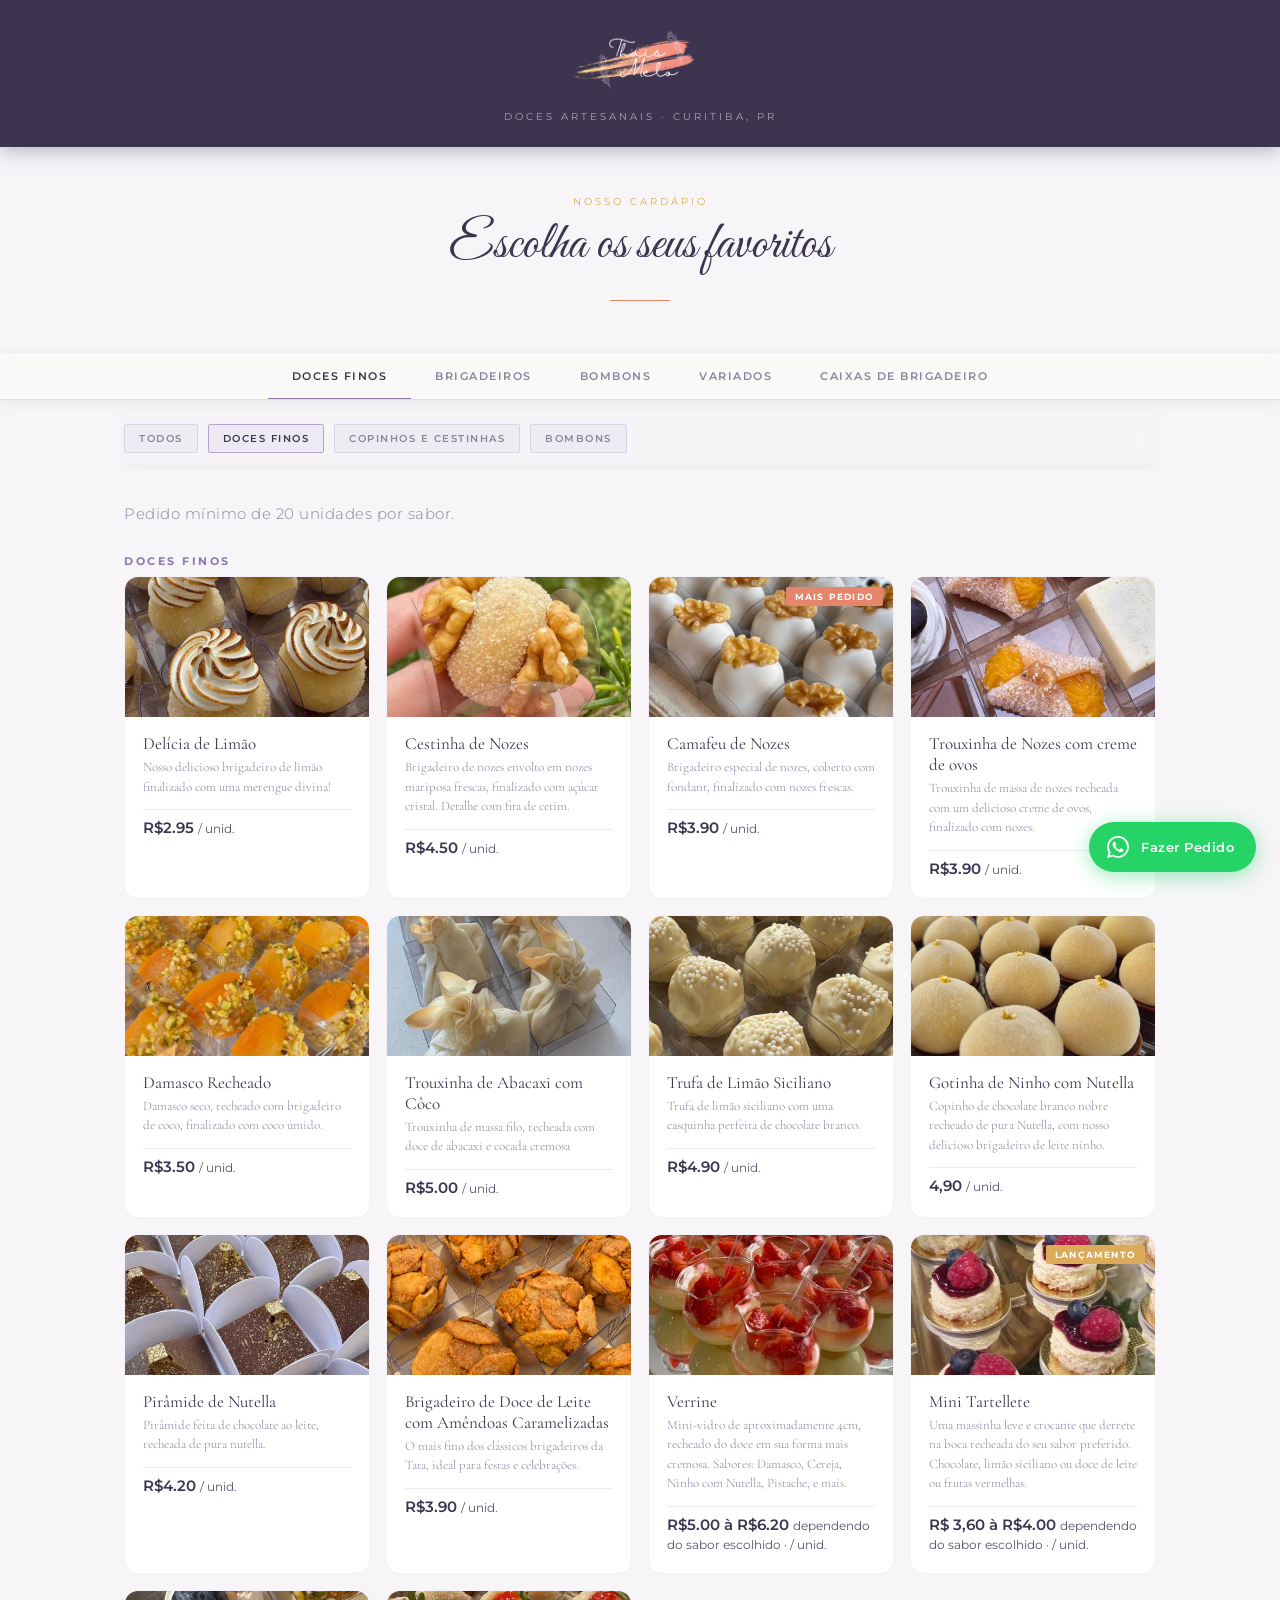
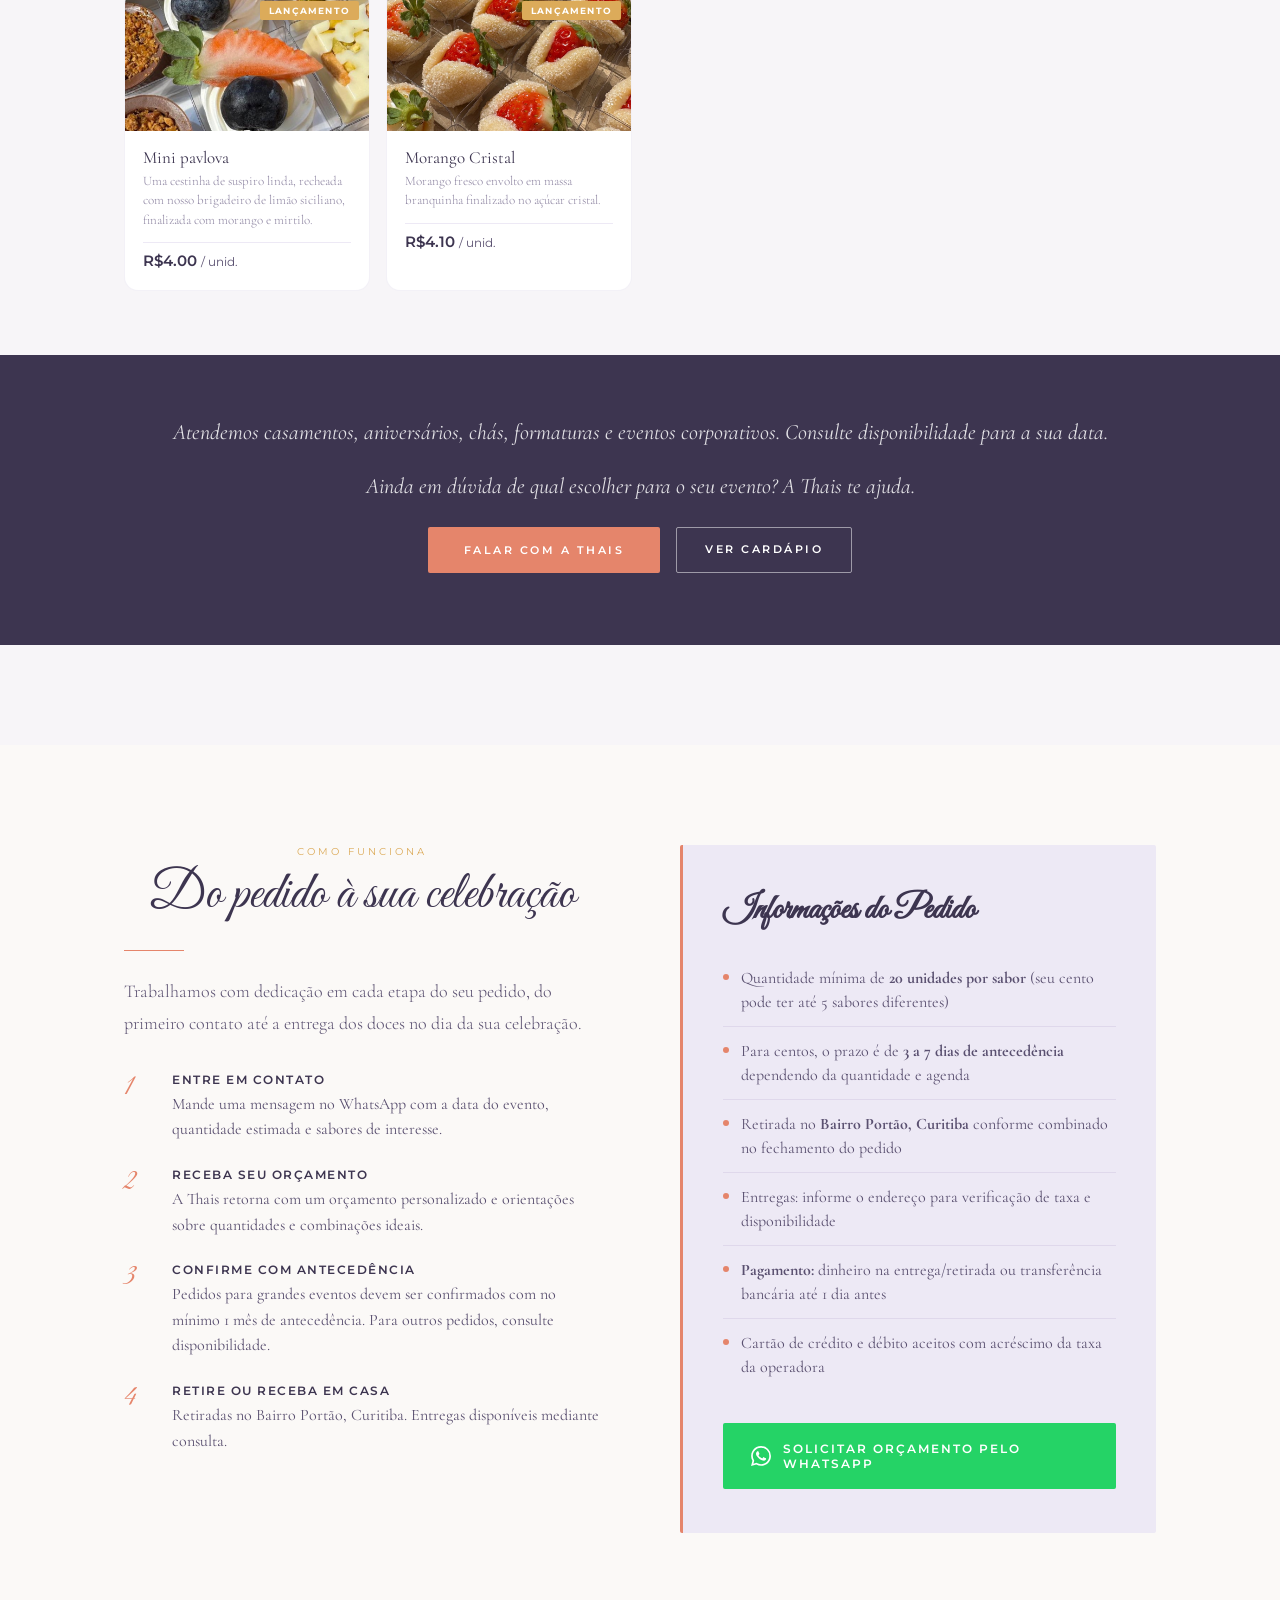
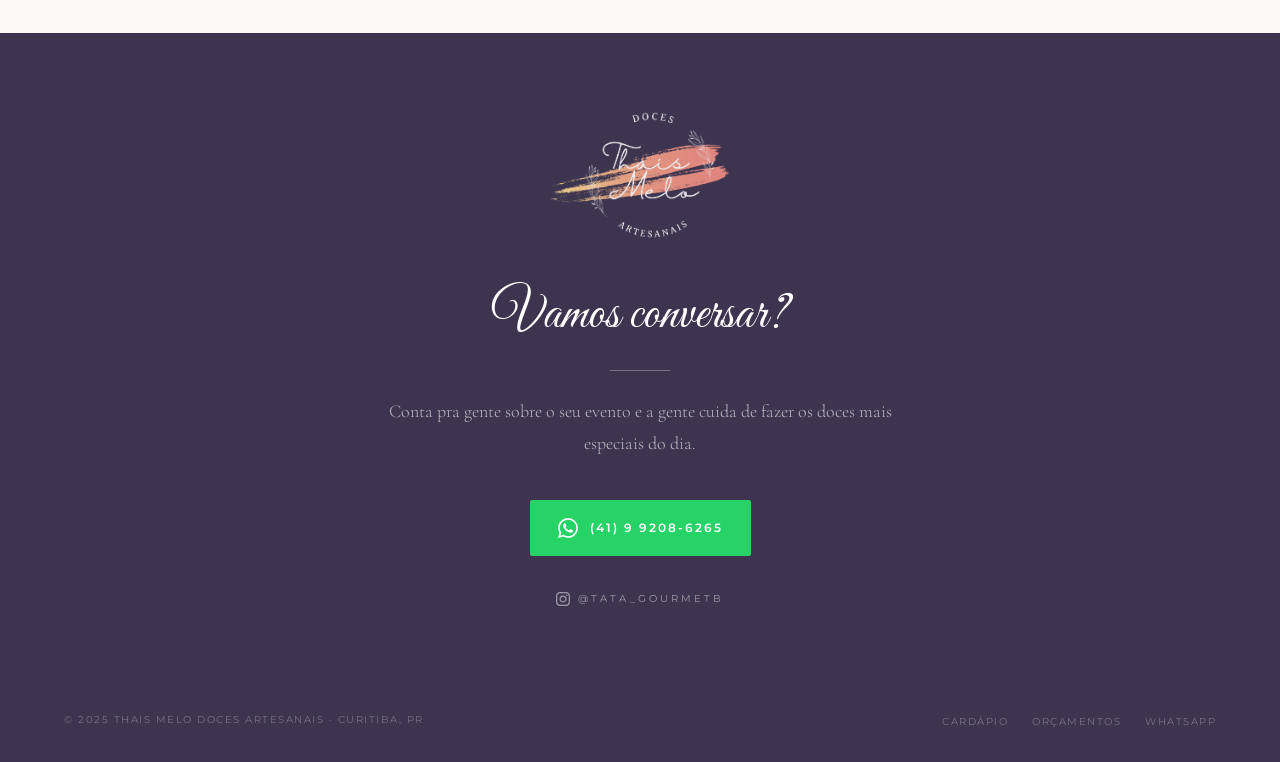
==== cardapio/index.html @ 0d8f628a "Padroniza og:title do cardápio para "Thais Melo – Doces Artesanais para Eventos · Curitiba" Co-Autho" ====
<!DOCTYPE html>
<html lang="pt-BR">
<head>
  <meta charset="UTF-8">
  <meta name="viewport" content="width=device-width, initial-scale=1.0">
  <title>Thais Melo - Doces Artesanais</title>
  <link rel="preconnect" href="https://fonts.googleapis.com">
  <link rel="preconnect" href="https://fonts.gstatic.com" crossorigin>
  <link href="https://fonts.googleapis.com/css2?family=Cormorant+Garamond:ital,wght@0,300;0,400;0,500;0,600;1,300;1,400&family=Great+Vibes&family=Montserrat:wght@300;400;500;600&display=swap" rel="stylesheet">
  <link rel="stylesheet" href="/style.css">
  <link rel="stylesheet" href="/cardapio-style.css">
  <link rel="icon" type="image/png" href="/FILES/Logo-tata-padrao.png">
  <link rel="apple-touch-icon" href="/FILES/Logo-tata-padrao.png">
  <meta name="description" content="Cardápio completo de doces artesanais da Tatá Gourmet.">
  <meta property="og:type" content="website">
  <meta property="og:title" content="Thais Melo – Doces Artesanais para Eventos · Curitiba" />
  <meta property="og:description" content="Doces finos, brigadeiros gourmet, bombons e muito mais. Consulte e monte a mesa ideal para o seu evento." />
  <meta property="og:image" content="https://thaismelodoces.com.br/FILES/og-image.jpg" />
  <meta property="og:url" content="https://thaismelodoces.com.br/cardapio/" />
  <meta name="twitter:card" content="summary">
</head>
<body>

<!-- ── HEADER ──────────────────────────────────────────────────────────────── -->
<header>
  <img class="header-logo" src="/FILES/logo-simplificada-white.png" alt="Tatá Gourmet">
  <p class="header-subtitle">Doces Artesanais · Curitiba, PR</p>
</header>

<!-- ── CARDÁPIO ────────────────────────────────────────────────────────────── -->
<section id="cardapio" class="section-pad">
  <div class="container">
    <div class="cardapio-header">
      <span class="section-eyebrow">Nosso Cardápio</span>
      <h2 class="section-title">Escolha os seus favoritos</h2>
      <div class="divider center"></div>
    </div>
  </div>

  <!-- TABS — fora do container para sticky full-width -->
  <div class="tabs" id="cardapio-tabs">
    <div class="tabs-scroll">
      <button class="tab-btn active" onclick="switchTab('doces-finos')">Doces Finos</button>
      <button class="tab-btn" onclick="switchTab('brigadeiros')">Brigadeiros</button>
      <button class="tab-btn" onclick="switchTab('bombons')">Bombons</button>
      <button class="tab-btn" onclick="switchTab('variados')">Variados</button>
      <button class="tab-btn" onclick="switchTab('caixas')">Caixas de Brigadeiro</button>
    </div>
  </div>

  <div class="container">
    <div class="tab-panel active" id="panel-doces-finos"></div>
    <div class="tab-panel" id="panel-brigadeiros"></div>
    <div class="tab-panel" id="panel-bombons"></div>
    <div class="tab-panel" id="panel-caixas"></div>
    <div class="tab-panel" id="panel-variados"></div>
  </div>

  <!-- CTA below menu -->
  <div class="cardapio-cta-area">
    <p class="cardapio-cta-text">Atendemos casamentos, aniversários, chás, formaturas e eventos corporativos. Consulte disponibilidade para a sua data.</p>
    <p class="cardapio-cta-text">Ainda em dúvida de qual escolher para o seu evento? A Thais te ajuda.</p>
    <div class="cardapio-cta-buttons">
      <a href="https://wa.me/5541992086265?text=Ol%C3%A1%2C+Thais%21+Gostaria+de+solicitar+um+or%C3%A7amento." target="_blank" class="btn-primary">Falar com a Thais</a>
      <a href="#cardapio" class="btn-secondary-light">Ver Cardápio</a>
    </div>
  </div>
</section>

<!-- ORÇAMENTOS -->
<section id="orcamentos" class="section-pad">
  <div class="container">
    <div class="orcamentos-grid">
      <div class="orcamentos-text">
        <span class="section-eyebrow fade-up">Como Funciona</span>
        <h2 class="section-title fade-up">Do pedido à sua celebração</h2>
        <div class="divider fade-up"></div>
        <p class="section-body fade-up">Trabalhamos com dedicação em cada etapa do seu pedido, do primeiro contato até a entrega dos doces no dia da sua celebração.</p>
        <ul class="order-steps">
          <li class="fade-up">
            <span class="step-num">1</span>
            <div class="step-text">
              <h4>Entre em contato</h4>
              <p>Mande uma mensagem no WhatsApp com a data do evento, quantidade estimada e sabores de interesse.</p>
            </div>
          </li>
          <li class="fade-up fade-up-delay-1">
            <span class="step-num">2</span>
            <div class="step-text">
              <h4>Receba seu orçamento</h4>
              <p>A Thais retorna com um orçamento personalizado e orientações sobre quantidades e combinações ideais.</p>
            </div>
          </li>
          <li class="fade-up fade-up-delay-2">
            <span class="step-num">3</span>
            <div class="step-text">
              <h4>Confirme com antecedência</h4>
              <p>Pedidos para grandes eventos devem ser confirmados com no mínimo 1 mês de antecedência. Para outros pedidos, consulte disponibilidade.</p>
            </div>
          </li>
          <li class="fade-up fade-up-delay-3">
            <span class="step-num">4</span>
            <div class="step-text">
              <h4>Retire ou receba em casa</h4>
              <p>Retiradas no Bairro Portão, Curitiba. Entregas disponíveis mediante consulta.</p>
            </div>
          </li>
        </ul>
      </div>
      <div class="fade-up fade-up-delay-1">
        <div class="orcamentos-card">
          <h3>Informações do Pedido</h3>
          <ul class="info-list">
            <li><div class="info-dot"></div><span>Quantidade mínima de <strong>20 unidades por sabor</strong> (seu cento pode ter até 5 sabores diferentes)</span></li>
            <li><div class="info-dot"></div><span>Para centos, o prazo é de <strong>3 a 7 dias de antecedência</strong> dependendo da quantidade e agenda</span></li>
            <li><div class="info-dot"></div><span>Retirada no <strong>Bairro Portão, Curitiba</strong> conforme combinado no fechamento do pedido</span></li>
            <li><div class="info-dot"></div><span>Entregas: informe o endereço para verificação de taxa e disponibilidade</span></li>
            <li><div class="info-dot"></div><span><strong>Pagamento:</strong> dinheiro na entrega/retirada ou transferência bancária até 1 dia antes</span></li>
            <li><div class="info-dot"></div><span>Cartão de crédito e débito aceitos com acréscimo da taxa da operadora</span></li>
          </ul>
          <a class="wpp-btn-big" href="https://wa.me/5541992086265?text=Ol%C3%A1%2C+Thais%21+Gostaria+de+solicitar+um+or%C3%A7amento." target="_blank">
            <svg width="20" height="20" viewBox="0 0 24 24" fill="currentColor"><path d="M17.472 14.382c-.297-.149-1.758-.867-2.03-.967-.273-.099-.471-.148-.67.15-.197.297-.767.966-.94 1.164-.173.199-.347.223-.644.075-.297-.15-1.255-.463-2.39-1.475-.883-.788-1.48-1.761-1.653-2.059-.173-.297-.018-.458.13-.606.134-.133.298-.347.446-.52.149-.174.198-.298.298-.497.099-.198.05-.371-.025-.52-.075-.149-.669-1.612-.916-2.207-.242-.579-.487-.5-.669-.51-.173-.008-.371-.01-.57-.01-.198 0-.52.074-.792.372-.272.297-1.04 1.016-1.04 2.479 0 1.462 1.065 2.875 1.213 3.074.149.198 2.096 3.2 5.077 4.487.709.306 1.262.489 1.694.625.712.227 1.36.195 1.871.118.571-.085 1.758-.719 2.006-1.413.248-.694.248-1.289.173-1.413-.074-.124-.272-.198-.57-.347m-5.421 7.403h-.004a9.87 9.87 0 01-5.031-1.378l-.361-.214-3.741.982.998-3.648-.235-.374a9.86 9.86 0 01-1.51-5.26c.001-5.45 4.436-9.884 9.888-9.884 2.64 0 5.122 1.03 6.988 2.898a9.825 9.825 0 012.893 6.994c-.003 5.45-4.437 9.884-9.885 9.884m8.413-18.297A11.815 11.815 0 0012.05 0C5.495 0 .16 5.335.157 11.892c0 2.096.547 4.142 1.588 5.945L.057 24l6.305-1.654a11.882 11.882 0 005.683 1.448h.005c6.554 0 11.89-5.335 11.893-11.893a11.821 11.821 0 00-3.48-8.413z"/></svg>
            Solicitar Orçamento pelo WhatsApp
          </a>
        </div>
      </div>
    </div>
  </div>
</section>

<!-- CONTATO -->
<section id="contato">
  <div class="contato-inner">
    <a href="/"><img class="contato-logo" src="/FILES/Logo-tata-white.png" alt="Tata Gourmet"></a>
    <h2 class="section-title">Vamos conversar?</h2>
    <div class="divider center divider-light"></div>
    <p class="section-body">
      Conta pra gente sobre o seu evento e a gente cuida de fazer os doces mais especiais do dia.
    </p>
    <a class="wpp-btn-big" href="https://wa.me/5541992086265?text=Ol%C3%A1%2C+Thais%21+Gostaria+de+solicitar+um+or%C3%A7amento." target="_blank">
      <svg width="20" height="20" viewBox="0 0 24 24" fill="currentColor"><path d="M17.472 14.382c-.297-.149-1.758-.867-2.03-.967-.273-.099-.471-.148-.67.15-.197.297-.767.966-.94 1.164-.173.199-.347.223-.644.075-.297-.15-1.255-.463-2.39-1.475-.883-.788-1.48-1.761-1.653-2.059-.173-.297-.018-.458.13-.606.134-.133.298-.347.446-.52.149-.174.198-.298.298-.497.099-.198.05-.371-.025-.52-.075-.149-.669-1.612-.916-2.207-.242-.579-.487-.5-.669-.51-.173-.008-.371-.01-.57-.01-.198 0-.52.074-.792.372-.272.297-1.04 1.016-1.04 2.479 0 1.462 1.065 2.875 1.213 3.074.149.198 2.096 3.2 5.077 4.487.709.306 1.262.489 1.694.625.712.227 1.36.195 1.871.118.571-.085 1.758-.719 2.006-1.413.248-.694.248-1.289.173-1.413-.074-.124-.272-.198-.57-.347m-5.421 7.403h-.004a9.87 9.87 0 01-5.031-1.378l-.361-.214-3.741.982.998-3.648-.235-.374a9.86 9.86 0 01-1.51-5.26c.001-5.45 4.436-9.884 9.888-9.884 2.64 0 5.122 1.03 6.988 2.898a9.825 9.825 0 012.893 6.994c-.003 5.45-4.437 9.884-9.885 9.884m8.413-18.297A11.815 11.815 0 0012.05 0C5.495 0 .16 5.335.157 11.892c0 2.096.547 4.142 1.588 5.945L.057 24l6.305-1.654a11.882 11.882 0 005.683 1.448h.005c6.554 0 11.89-5.335 11.893-11.893a11.821 11.821 0 00-3.48-8.413z"/></svg>
      (41) 9 9208-6265
    </a>
    <div class="social-links">
      <a class="social-link" href="https://www.instagram.com/tata_gourmetb" target="_blank">
        <svg width="14" height="14" viewBox="0 0 24 24" fill="currentColor"><path d="M12 2.163c3.204 0 3.584.012 4.85.07 3.252.148 4.771 1.691 4.919 4.919.058 1.265.069 1.645.069 4.849 0 3.205-.012 3.584-.069 4.849-.149 3.225-1.664 4.771-4.919 4.919-1.266.058-1.644.07-4.85.07-3.204 0-3.584-.012-4.849-.07-3.26-.149-4.771-1.699-4.919-4.92-.058-1.265-.07-1.644-.07-4.849 0-3.204.013-3.583.07-4.849.149-3.227 1.664-4.771 4.919-4.919 1.266-.057 1.645-.069 4.849-.069zm0-2.163c-3.259 0-3.667.014-4.947.072-4.358.2-6.78 2.618-6.98 6.98-.059 1.281-.073 1.689-.073 4.948 0 3.259.014 3.668.072 4.948.2 4.358 2.618 6.78 6.98 6.98 1.281.058 1.689.072 4.948.072 3.259 0 3.668-.014 4.948-.072 4.354-.2 6.782-2.618 6.979-6.98.059-1.28.073-1.689.073-4.948 0-3.259-.014-3.667-.072-4.947-.196-4.354-2.617-6.78-6.979-6.98-1.281-.059-1.69-.073-4.949-.073zm0 5.838c-3.403 0-6.162 2.759-6.162 6.162s2.759 6.163 6.162 6.163 6.162-2.759 6.162-6.163c0-3.403-2.759-6.162-6.162-6.162zm0 10.162c-2.209 0-4-1.79-4-4 0-2.209 1.791-4 4-4s4 1.791 4 4c0 2.21-1.791 4-4 4zm6.406-11.845c-.796 0-1.441.645-1.441 1.44s.645 1.44 1.441 1.44c.795 0 1.439-.645 1.439-1.44s-.644-1.44-1.439-1.44z"/></svg>
        @tata_gourmetb
      </a>
    </div>
  </div>
</section>

<!-- FOOTER -->
<footer>
  <p class="footer-text">© 2025 Thais Melo Doces Artesanais · Curitiba, PR</p>
  <ul class="footer-links">
    <li><a href="#cardapio">Cardápio</a></li>
    <li><a href="#orcamentos">Orçamentos</a></li>
    <li><a href="https://wa.me/5541992086265" target="_blank">WhatsApp</a></li>
  </ul>
</footer>

<!-- ── BOTÃO WhatsApp FIXO ───────────────────────────────────────────────────── -->
<a class="wpp-fab" href="https://wa.me/5541992086265?text=Ol%C3%A1%2C+Thais%21+Gostaria+de+solicitar+um+or%C3%A7amento." target="_blank" rel="noopener">
  <svg width="22" height="22" viewBox="0 0 24 24" fill="currentColor">
    <path d="M17.472 14.382c-.297-.149-1.758-.867-2.03-.967-.273-.099-.471-.148-.67.15-.197.297-.767.966-.94 1.164-.173.199-.347.223-.644.075-.297-.15-1.255-.463-2.39-1.475-.883-.788-1.48-1.761-1.653-2.059-.173-.297-.018-.458.13-.606.134-.133.298-.347.446-.52.149-.174.198-.298.298-.497.099-.198.05-.371-.025-.52-.075-.149-.669-1.612-.916-2.207-.242-.579-.487-.5-.669-.51-.173-.008-.371-.01-.57-.01-.198 0-.52.074-.792.372-.272.297-1.04 1.016-1.04 2.479 0 1.462 1.065 2.875 1.213 3.074.149.198 2.096 3.2 5.077 4.487.709.306 1.262.489 1.694.625.712.227 1.36.195 1.871.118.571-.085 1.758-.719 2.006-1.413.248-.694.248-1.289.173-1.413-.074-.124-.272-.198-.57-.347m-5.421 7.403h-.004a9.87 9.87 0 01-5.031-1.378l-.361-.214-3.741.982.998-3.648-.235-.374a9.86 9.86 0 01-1.51-5.26c.001-5.45 4.436-9.884 9.888-9.884 2.64 0 5.122 1.03 6.988 2.898a9.825 9.825 0 012.893 6.994c-.003 5.45-4.437 9.884-9.885 9.884m8.413-18.297A11.815 11.815 0 0012.05 0C5.495 0 .16 5.335.157 11.892c0 2.096.547 4.142 1.588 5.945L.057 24l6.305-1.654a11.882 11.882 0 005.683 1.448h.005c6.554 0 11.89-5.335 11.893-11.893a11.821 11.821 0 00-3.48-8.413Z"/>
  </svg>
  <span>Fazer Pedido</span>
</a>

<script>window.TATA_SHOW_PRICES = true;</script>
<script src="/main.js"></script>
<script>
(function () {
  var header = document.querySelector('header');
  var tabs   = document.querySelector('.tabs');

  function syncSticky() {
    if (!header || !tabs) return;
    var hh = header.offsetHeight;
    var th = tabs.offsetHeight;
    tabs.style.top = hh + 'px';
    document.querySelectorAll('.subcat-nav').forEach(function (sub) {
      sub.style.top = (hh + th) + 'px';
    });
  }

  // Sync imediato (tabs já existem; subcat-nav ainda não)
  syncSticky();
  window.addEventListener('resize', syncSticky);

  // Detecta quando main.js injetar o subcat-nav via innerHTML assíncrono
  var debounce;
  new MutationObserver(function () {
    clearTimeout(debounce);
    debounce = setTimeout(syncSticky, 50);
  }).observe(document.getElementById('cardapio') || document.body,
    { childList: true, subtree: true });

  // Re-sync ao trocar de aba
  document.addEventListener('click', function (e) {
    if (e.target.classList.contains('tab-btn')) setTimeout(syncSticky, 30);
  });
})();
</script>

</body>
</html>
---- style.css ----
:root {
    --purple:    #8B78AF;
    --purple-light: #B4A5CC;
    --purple-pale: #EDE9F5;
    --bg:        #F7F5F8;
    --cream:     #FBF9F7;
    --peach:     #E5856B;
    --gold:      #DCAB5A;
    --dark:      #3D3550;
    --text:      #5A5070;
    --text-light:#8C83A0;
  }

  * { margin:0; padding:0; box-sizing:border-box; }

  html { scroll-behavior: smooth; overflow-x: clip; }

  body {
    background: var(--bg);
    font-family: 'Cormorant Garamond', Georgia, serif;
    color: var(--dark);
    overflow-x: clip;
  }

  /* ─── NAVBAR ─── */
  nav {
    position: fixed;
    top: 0; left: 0; right: 0;
    z-index: 1000;
    transition: all 0.4s ease;
    padding: 20px 5vw;
    display: flex;
    align-items: center;
    justify-content: space-between;
    background: transparent;
  }
  nav.scrolled {
    background: rgba(247,245,248,0.97);
    backdrop-filter: blur(8px);
    padding: 12px 5vw;
    box-shadow: 0 1px 20px rgba(139,120,175,0.12);
  }
  .nav-logo-link { display: flex; align-items: center; }
  .nav-logo {
    height: 62px;
    opacity: 0;
    transition: opacity 0.4s;
    display: block;
  }
  nav.scrolled .nav-logo { opacity: 1; }

  .nav-links {
    display: flex;
    gap: 36px;
    list-style: none;
  }
  .nav-links a {
    font-family: 'Montserrat', sans-serif;
    font-size: 12px;
    font-weight: 500;
    letter-spacing: 2px;
    text-transform: uppercase;
    color: var(--cream);
    text-decoration: none;
    transition: color 0.3s;
    position: relative;
  }
  nav.scrolled .nav-links a { color: var(--dark); }
  .nav-links a::after {
    content:'';
    position: absolute;
    bottom: -3px; left:0; right:0;
    height: 1px;
    background: var(--peach);
    transform: scaleX(0);
    transition: transform 0.3s;
  }
  .nav-links a:hover::after { transform: scaleX(1); }
  .nav-links a:hover { color: var(--peach); }

  /* CTA nav button */
  .nav-cta {
    font-family: 'Montserrat', sans-serif;
    font-size: 11px;
    font-weight: 600;
    letter-spacing: 2px;
    text-transform: uppercase;
    background: var(--peach);
    color: #fff !important;
    padding: 10px 22px;
    border-radius: 2px;
    text-decoration: none;
    transition: background 0.3s, transform 0.2s;
  }
  .nav-cta:hover {
    background: var(--dark) !important;
    color: #fff !important;
    transform: translateY(-1px);
  }
  .nav-cta::after { display:none !important; }

  /* mobile burger */
  .burger {
    display: none;
    flex-direction: column;
    gap: 5px;
    cursor: pointer;
  }
  .burger span {
    display:block; width:26px; height:2px;
    background: var(--cream);
    transition: transform 0.3s ease, opacity 0.3s ease, background 0.3s;
  }
  nav.scrolled .burger span { background: var(--dark); }
  .burger.open span:nth-child(1) { transform: translateY(7px) rotate(45deg); }
  .burger.open span:nth-child(2) { opacity: 0; transform: scaleX(0); }
  .burger.open span:nth-child(3) { transform: translateY(-7px) rotate(-45deg); }

  /* ─── HERO ─── */
  #hero {
    position: relative;
    height: 100vh;
    min-height: 700px;
    overflow: hidden;
    display: flex;
    align-items: center;
    justify-content: center;
    text-align: center;
  }
  .hero-img {
    position: absolute;
    inset: 0;
    background-image: url('FILES/fotos/BG_Topo.JPG');
    background-size: cover;
    background-position: center top;
    transform: scale(1.05);
    transition: transform 8s ease;
  }
  .hero-img.loaded { transform: scale(1); }
  .hero-overlay {
    position: absolute;
    inset: 0;
    background: linear-gradient(
      to bottom,
      rgba(61,53,80,0.55) 0%,
      rgba(61,53,80,0.38) 50%,
      rgba(61,53,80,0.72) 100%
    );
  }
  .hero-content {
    position: relative;
    z-index: 2;
    color: #fff;
    padding: 0 20px;
  }
  .hero-logo {
    display: block;
    width: 340px;
    margin: 0 auto 1.4rem;
  }
  .hero-eyebrow {
    font-family: 'Montserrat', sans-serif;
    font-size: 11px;
    letter-spacing: 4px;
    text-transform: uppercase;
    color: rgba(255,255,255,0.75);
    margin-bottom: 20px;
    display: block;
  }
  .hero-title {
    font-family: 'Cormorant Garamond', serif;
    font-size: clamp(26px, 3.5vw, 40px);
    font-weight: 400;
    font-style: italic;
    line-height: 1.25;
    max-width: 560px;
    margin: 3rem auto 3.5rem;
    color: rgba(255,255,255,0.92);
    text-shadow: 0 2px 20px rgba(0,0,0,0.2);
  }
  .hero-sub {
    font-family: 'Cormorant Garamond', serif;
    font-size: clamp(16px, 2vw, 20px);
    font-weight: 300;
    font-style: italic;
    color: rgba(255,255,255,0.88);
    max-width: 500px;
    margin: 0 auto 40px;
    line-height: 1.6;
  }
  .hero-btns {
    display: flex;
    gap: 16px;
    justify-content: center;
    flex-wrap: wrap;
  }
  .btn-primary {
    font-family: 'Montserrat', sans-serif;
    font-size: 11px;
    font-weight: 600;
    letter-spacing: 2.5px;
    text-transform: uppercase;
    background: var(--peach);
    color: #fff;
    padding: 16px 36px;
    border: none;
    border-radius: 2px;
    text-decoration: none;
    transition: background 0.3s, transform 0.2s;
    cursor: pointer;
    display: inline-block;
  }
  .btn-primary:hover { background: var(--dark); transform: translateY(-2px); }
  .btn-ghost {
    font-family: 'Montserrat', sans-serif;
    font-size: 11px;
    font-weight: 500;
    letter-spacing: 2.5px;
    text-transform: uppercase;
    background: transparent;
    color: #fff;
    padding: 15px 36px;
    border: 1px solid rgba(255,255,255,0.6);
    border-radius: 2px;
    text-decoration: none;
    transition: all 0.3s;
    cursor: pointer;
    display: inline-block;
  }
  .btn-ghost:hover {
    background: rgba(255,255,255,0.12);
    border-color: #fff;
  }
  .hero-scroll {
    position: absolute;
    bottom: 36px;
    left: 50%;
    transform: translateX(-50%);
    z-index: 2;
    display: flex;
    flex-direction: column;
    align-items: center;
    gap: 8px;
    color: rgba(255,255,255,0.6);
    font-family: 'Montserrat', sans-serif;
    font-size: 9px;
    letter-spacing: 3px;
    text-transform: uppercase;
  }
  .scroll-line {
    width: 1px;
    height: 40px;
    background: rgba(255,255,255,0.4);
    animation: scrollPulse 2s ease infinite;
  }
  @keyframes scrollPulse {
    0%, 100% { transform: scaleY(1); opacity:0.4; }
    50% { transform: scaleY(0.5); opacity:1; }
  }

  /* ─── SECTIONS COMMON ─── */
  section { position: relative; }
  .container { max-width: 1160px; margin: 0 auto; padding: 0 5vw; }
  .section-pad { padding: 100px 0; }

  .section-eyebrow {
    font-family: 'Montserrat', sans-serif;
    font-size: 10px;
    letter-spacing: 4px;
    text-transform: uppercase;
    color: var(--peach);
    display: block;
    margin-bottom: 14px;
  }
  .section-title {
    font-family: 'Great Vibes', cursive;
    font-size: clamp(36px, 5vw, 58px);
    font-weight: 400;
    color: var(--dark);
    line-height: 1.15;
    margin-bottom: 20px;
  }
  .section-title.light { color: #fff; }
  .section-body {
    font-size: 18px;
    font-weight: 300;
    line-height: 1.8;
    color: var(--text);
    max-width: 560px;
  }
  .section-body.light { color: rgba(255,255,255,0.85); }

  .divider {
    width: 60px;
    height: 1px;
    background: var(--peach);
    margin: 24px 0;
  }
  .divider.center { margin: 24px auto; }

  /* ─── SOBRE NÓS ─── */
  #sobre {
    background: var(--cream);
    overflow: hidden;
  }
  .sobre-grid {
    display: grid;
    grid-template-columns: 1fr 1fr;
    grid-template-rows: auto auto;
    column-gap: 80px;
    row-gap: 0;
    align-items: start;
  }
  .sobre-photo {
    position: relative;
    grid-row: span 2;
    align-self: center;
  }
  .sobre-photo-main {
    width: 100%;
    aspect-ratio: 3/4;
    object-fit: cover;
    object-position: center top;
    border-radius: 2px;
    display: block;
  }
  .sobre-photo-accent {
    position: absolute;
    bottom: -28px;
    right: -28px;
    width: 55%;
    aspect-ratio: 1;
    object-fit: cover;
    border: 8px solid var(--cream);
    border-radius: 2px;
    box-shadow: 0 8px 40px rgba(61,53,80,0.18);
  }
  .sobre-photo-badge {
    position: absolute;
    top: 28px;
    left: -20px;
    background: var(--purple);
    color: #fff;
    padding: 20px 18px;
    text-align: center;
    border-radius: 2px;
    box-shadow: 0 4px 20px rgba(139,120,175,0.3);
  }
  .badge-num {
    font-family: 'Great Vibes', cursive;
    font-size: 38px;
    line-height: 1;
    display: block;
  }
  .badge-label {
    font-family: 'Montserrat', sans-serif;
    font-size: 9px;
    letter-spacing: 2px;
    text-transform: uppercase;
    display: block;
    margin-top: 4px;
    opacity: 0.85;
  }
  .sobre-text-header { padding-left: 10px; padding-top: 28px; }
  .sobre-text-body   { padding-left: 10px; padding-top: 24px; }
  .signature-img {
    height: 60px;
    margin-top: 30px;
    opacity: 0.7;
  }

  /* ─── CASAMENTOS FEATURE ─── */
  #casamentos {
    background: var(--purple);
    overflow: hidden;
  }
  .casamentos-inner {
    display: grid;
    grid-template-columns: 1fr 1fr;
    gap: 0;
    min-height: 600px;
    overflow: hidden;
  }
  .casamentos-content {
    padding: 100px 5vw 100px max(5vw, calc(50vw - 580px + 5vw));
    display: flex;
    flex-direction: column;
    justify-content: center;
  }
  .casamentos-img-col {
    position: relative;
    overflow: hidden;
  }
  .casamentos-img-main {
    position: absolute;
    top: 0; right: 0; bottom: 0; left: -1px;
    background-image: url('FILES/fotos/porque-escolher.JPG');
    background-size: cover;
    background-position: center;
  }
  .casamentos-features {
    display: grid;
    grid-template-columns: 1fr 1fr;
    gap: 24px;
    margin-top: 36px;
  }
  .feature-card {
    background: rgba(255,255,255,0.08);
    border: 1px solid rgba(255,255,255,0.15);
    padding: 22px 20px;
    border-radius: 2px;
  }
  .feature-card h4 {
    font-family: 'Montserrat', sans-serif;
    font-size: 11px;
    font-weight: 600;
    letter-spacing: 2px;
    text-transform: uppercase;
    color: var(--gold);
    margin-bottom: 8px;
  }
  .feature-card p {
    font-size: 16px;
    color: rgba(255,255,255,0.7);
    line-height: 1.4;
  }

  /* ─── DESTAQUE TRIO (Wedding Gallery) ─── */
  /* ─── GALERIA HORIZONTAL ─── */
  .galeria-scroll {
    overflow-x: auto;
    scrollbar-width: none;
    -webkit-overflow-scrolling: touch;
  }
  .galeria-scroll::-webkit-scrollbar { display: none; }
  .galeria-track {
    display: flex;
    height: 420px;
  }
  .galeria-track img {
    height: 100%;
    width: auto;
    object-fit: cover;
    flex-shrink: 0;
    display: block;
  }
  .galeria-wrapper {
    position: relative;
    overflow: hidden;
    background: var(--purple);
  }
  .galeria-hint {
    text-align: center;
    font-family: 'Montserrat', sans-serif;
    font-size: 10px;
    letter-spacing: 2px;
    text-transform: uppercase;
    color: rgba(255,255,255,0.45);
    padding: 12px 0 0;
  }
  .galeria-arrow {
    position: absolute;
    top: 210px;
    transform: translateY(-50%);
    width: 48px; height: 48px;
    background: rgba(61,53,80,0.65);
    color: #fff;
    border: none;
    cursor: pointer;
    display: flex;
    align-items: center;
    justify-content: center;
    z-index: 10;
    font-size: 28px;
    line-height: 1;
    transition: background 0.2s;
    border-radius: 2px;
  }
  .galeria-arrow:hover { background: rgba(61,53,80,0.9); }
  .galeria-arrow-left { left: 0; }
  .galeria-arrow-right { right: 0; }

  /* ─── CARDÁPIOS ─── */
  #cardapio {
    background: var(--bg);
  }
  .cardapio-header { text-align: center; margin-bottom: 52px; }

  .tabs {
    position: sticky;
    top: 86px;
    z-index: 100;
    background: var(--cream);
    box-shadow: 0 2px 12px rgba(61,53,80,0.08);
    border-bottom: 1px solid rgba(139,120,175,0.2);
    margin-bottom: 0;
  }
  .tabs-scroll {
    display: flex;
    justify-content: center;
    gap: 0;
    padding: 0 5vw;
  }
  .tab-btn {
    font-family: 'Montserrat', sans-serif;
    font-size: 11px;
    font-weight: 600;
    letter-spacing: 2px;
    text-transform: uppercase;
    color: var(--text-light);
    background: none;
    border: none;
    padding: 18px 36px;
    cursor: pointer;
    position: relative;
    transition: color 0.3s;
  }
  .tab-btn::after {
    content:'';
    position: absolute;
    bottom: -1px; left:0; right:0;
    height: 2px;
    background: var(--peach);
    transform: scaleX(0);
    transition: transform 0.3s;
  }
  .tab-btn.active { color: var(--dark); }
  .tab-btn.active::after { transform: scaleX(1); }
  .tab-btn:hover { color: var(--dark); }

  .tab-panel { display: none; }
  .tab-panel.active { display: block; padding-top: 12px; }

  /* Sub-category pill navigation */
  .subcat-nav {
    display: flex;
    flex-wrap: wrap;
    gap: 10px;
    margin-bottom: 36px;
    position: sticky;
    top: 134px; /* navbar(86) + tabs(~48) */
    z-index: 99;
    background: rgba(247, 245, 248, 0.82);
    backdrop-filter: blur(10px);
    -webkit-backdrop-filter: blur(10px);
    padding: 12px 0;
    box-shadow: 0 2px 8px rgba(61,53,80,0.05);
  }
  .subcat-nav a {
    font-family: 'Montserrat', sans-serif;
    font-size: 10px;
    font-weight: 600;
    letter-spacing: 1.5px;
    text-transform: uppercase;
    color: var(--text-light);
    background: rgba(139,120,175,0.08);
    border: 1px solid rgba(139,120,175,0.2);
    padding: 7px 14px;
    border-radius: 2px;
    text-decoration: none;
    transition: background 0.2s, color 0.2s;
    cursor: pointer;
  }
  .subcat-nav a:hover {
    background: rgba(139,120,175,0.18);
    color: var(--dark);
  }
  .subcat-nav a.subcat-active {
    background: var(--purple-pale);
    color: var(--dark);
    border-color: var(--purple-light);
  }

  /* Subcategory heading inside tab */
  .cat-title {
    font-family: 'Great Vibes', cursive;
    font-size: 38px;
    color: var(--dark);
    margin-bottom: 8px;
    scroll-margin-top: 190px; /* navbar(86) + tabs(40) + subcat-nav(45) + folga */
  }
  .cat-price {
    font-family: 'Montserrat', sans-serif;
    font-size: 11px;
    letter-spacing: 2px;
    color: var(--peach);
    text-transform: uppercase;
    margin-bottom: 36px;
    display: block;
  }

  .products-grid {
    display: grid;
    grid-template-columns: repeat(auto-fill, minmax(280px, 1fr));
    gap: 24px;
    margin-bottom: 64px;
  }
  .product-card {
    background: var(--cream);
    border-radius: 2px;
    overflow: hidden;
    transition: box-shadow 0.3s, transform 0.3s;
  }
  .product-card:hover {
    box-shadow: 0 12px 40px rgba(61,53,80,0.12);
    transform: translateY(-4px);
  }
  .product-img-wrap { position: relative; }
  .product-img {
    width:100%;
    aspect-ratio: 4/3;
    object-fit: cover;
    object-position: center;
    display: block;
  }
  .product-badge {
    position: absolute;
    top: 10px;
    right: 10px;
    font-family: 'Montserrat', sans-serif;
    font-size: 9px;
    font-weight: 700;
    letter-spacing: 1.2px;
    text-transform: uppercase;
    padding: 4px 9px;
    border-radius: 2px;
    color: #fff;
    z-index: 2;
    pointer-events: none;
  }
  .product-badge--em-breve    { background: var(--text-light); }
  .product-badge--lancamento  { background: var(--gold); }
  .product-badge--mais-pedido { background: var(--peach); }
  .product-img-placeholder {
    width:100%;
    aspect-ratio: 4/3;
    background: linear-gradient(135deg, var(--purple-pale) 0%, rgba(220,171,90,0.15) 100%);
    display: flex;
    align-items: center;
    justify-content: center;
    flex-direction: column;
    gap: 8px;
    color: var(--purple-light);
    font-family: 'Montserrat', sans-serif;
    font-size: 10px;
    letter-spacing: 1px;
    text-align: center;
    padding: 20px;
  }
  .product-img-placeholder span { font-size: 28px; }
  .product-info { padding: 20px 22px 24px; }
  .product-name {
    font-size: 20px;
    font-weight: 500;
    color: var(--dark);
    margin-bottom: 8px;
  }
  .product-desc {
    font-size: 15px;
    font-weight: 300;
    color: var(--text);
    line-height: 1.65;
    margin-bottom: 14px;
  }
  .product-price {
    font-family: 'Montserrat', sans-serif;
    font-size: 12px;
    font-weight: 600;
    color: var(--peach);
    letter-spacing: 1px;
  }
  .product-min {
    font-family: 'Montserrat', sans-serif;
    font-size: 10px;
    color: var(--text-light);
    letter-spacing: 1px;
    margin-left: 8px;
  }

  /* Section separator inside cardapio */
  .cat-separator {
    border: none;
    border-top: 1px solid rgba(139,120,175,0.15);
    margin: 60px 0 52px;
  }

  /* ─── ORÇAMENTOS ─── */
  #orcamentos {
    background: var(--cream);
  }
  .orcamentos-grid {
    display: grid;
    grid-template-columns: 1fr 1fr;
    gap: 80px;
    align-items: start;
  }
  .orcamentos-text .section-body { max-width: 100%; }
  .order-steps {
    list-style: none;
    margin-top: 32px;
  }
  .order-steps li {
    display: flex;
    gap: 18px;
    align-items: flex-start;
    margin-bottom: 24px;
  }
  .step-num {
    font-family: 'Great Vibes', cursive;
    font-size: 30px;
    color: var(--peach);
    line-height: 1;
    min-width: 30px;
  }
  .step-text h4 {
    font-family: 'Montserrat', sans-serif;
    font-size: 12px;
    font-weight: 600;
    letter-spacing: 1.5px;
    text-transform: uppercase;
    color: var(--dark);
    margin-bottom: 5px;
  }
  .step-text p {
    font-size: 16px;
    color: var(--text);
    line-height: 1.6;
  }
  .orcamentos-card {
    background: var(--purple-pale);
    padding: 44px 40px;
    border-radius: 2px;
    border-left: 3px solid var(--peach);
  }
  .orcamentos-card h3 {
    font-family: 'Great Vibes', cursive;
    font-size: 34px;
    color: var(--dark);
    margin-bottom: 22px;
  }
  .info-list { list-style: none; }
  .info-list li {
    display: flex;
    align-items: flex-start;
    gap: 12px;
    padding: 12px 0;
    border-bottom: 1px solid rgba(139,120,175,0.15);
    font-size: 16px;
    color: var(--text);
    line-height: 1.5;
  }
  .info-list li:last-child { border: none; }
  .info-dot {
    width: 6px;
    height: 6px;
    border-radius: 50%;
    background: var(--peach);
    margin-top: 8px;
    flex-shrink: 0;
  }
  .wpp-btn-big {
    display: flex;
    align-items: center;
    justify-content: center;
    gap: 12px;
    margin-top: 32px;
    background: #25D366;
    color: #fff;
    font-family: 'Montserrat', sans-serif;
    font-size: 12px;
    font-weight: 600;
    letter-spacing: 2px;
    text-transform: uppercase;
    text-decoration: none;
    padding: 18px 28px;
    border-radius: 2px;
    transition: background 0.3s, transform 0.2s;
  }
  .wpp-btn-big:hover { background: #1EBE5A; transform: translateY(-2px); }
  .wpp-btn-big svg { flex-shrink: 0; }

  /* ─── CONTATO ─── */
  #contato {
    background: var(--dark);
    text-align: center;
    padding: 72px 0;
  }
  .contato-inner { max-width: 640px; margin: 0 auto; padding: 0 5vw; }
  #contato .section-title { color: #fff; }
  #contato .section-body { color: rgba(255,255,255,0.65); max-width: 100%; text-align: center; margin: 0 auto; font-size: 18px; }
  .contato-logo {
    height: 140px;
    opacity: 0.9;
    margin-bottom: 36px;
  }
  .social-links {
    display: flex;
    gap: 24px;
    justify-content: center;
    margin-top: 36px;
  }
  .social-link {
    font-family: 'Montserrat', sans-serif;
    font-size: 10px;
    letter-spacing: 3px;
    text-transform: uppercase;
    color: rgba(255,255,255,0.5);
    text-decoration: none;
    transition: color 0.3s;
    display: flex;
    align-items: center;
    gap: 8px;
  }
  .social-link:hover { color: var(--peach); }

  /* ─── FOOTER ─── */
  footer {
    background: #2A2240;
    padding: 32px 5vw;
    display: flex;
    align-items: center;
    justify-content: space-between;
    flex-wrap: wrap;
    gap: 16px;
  }
  .footer-text {
    font-family: 'Montserrat', sans-serif;
    font-size: 10px;
    letter-spacing: 1.5px;
    color: rgba(255,255,255,0.3);
    text-transform: uppercase;
  }
  .footer-links {
    display: flex;
    gap: 24px;
    list-style: none;
  }
  .footer-links a {
    font-family: 'Montserrat', sans-serif;
    font-size: 10px;
    letter-spacing: 1.5px;
    text-transform: uppercase;
    color: rgba(255,255,255,0.3);
    text-decoration: none;
    transition: color 0.3s;
  }
  .footer-links a:hover { color: var(--peach); }

  /* ─── FADE IN ANIMATIONS ─── */
  .fade-up {
    opacity: 0;
    transform: translateY(28px);
    transition: opacity 0.7s ease, transform 0.7s ease;
  }
  .fade-up.visible {
    opacity: 1;
    transform: translateY(0);
  }
  .fade-up-delay-1 { transition-delay: 0.1s; }
  .fade-up-delay-2 { transition-delay: 0.2s; }
  .fade-up-delay-3 { transition-delay: 0.3s; }
  .fade-up-delay-4 { transition-delay: 0.4s; }

  /* ─── MOBILE NAV OVERLAY ─── */
  .mobile-nav {
    position: fixed;
    inset: 0;
    background: var(--purple);
    z-index: 999;
    display: flex;
    flex-direction: column;
    align-items: center;
    justify-content: center;
    gap: 36px;
    opacity: 0;
    pointer-events: none;
    transition: opacity 0.3s;
  }
  .mobile-nav.open { opacity: 1; pointer-events: all; }
  .mobile-nav a {
    font-family: 'Great Vibes', cursive;
    font-size: 36px;
    color: #fff;
    text-decoration: none;
    transition: color 0.3s;
  }
  .mobile-nav a:hover { color: var(--peach); }

  /* ─── RESPONSIVE ─── */
  @media (max-width: 900px) {
    .nav-links { display: none; }
    .burger { display: flex; }
    .section-pad { padding: 56px 0; }
    .sobre-grid { grid-template-columns: 1fr; grid-template-rows: auto; row-gap: 40px; }
    .sobre-photo        { grid-row: auto; order: 2; }
    .sobre-text-header  { order: 1; padding-left: 0; padding-top: 0; }
    .sobre-text-body    { order: 3; padding-left: 0; padding-top: 20px; }
    .sobre-photo-accent { display: none; }
    .sobre-photo-badge { top: -20px; left: -20px; }
    .casamentos-inner { grid-template-columns: 1fr; min-height: unset; }
    .casamentos-img-col { display: none; }
    .casamentos-content { padding: 56px 5vw; }
    .galeria-arrow { display: none; }
    .orcamentos-grid { grid-template-columns: 1fr; gap: 48px; }
    .tabs { top: 86px; }
    .tabs-scroll { overflow-x: auto; -webkit-overflow-scrolling: touch; scrollbar-width: none; justify-content: flex-start; padding: 0 3vw; }
    .tabs-scroll::-webkit-scrollbar { display: none; }
    .tab-btn { padding: 14px 20px; flex-shrink: 0; }
    .subcat-nav { top: 128px; flex-wrap: nowrap; overflow-x: auto; scrollbar-width: none; }
    .subcat-nav::-webkit-scrollbar { display: none; }
    .subcat-nav a { flex-shrink: 0; }
    footer { flex-direction: column; text-align: center; }
  }
  @media (max-width: 600px) {
    .products-grid { grid-template-columns: 1fr; }
    .hero-btns { flex-direction: column; align-items: center; }
    nav { padding: 16px 5vw; }
  }
  @media (min-width: 901px) {
    .galeria-hint { display: none; }
  }

  /* ─── FOTOS SOBRE NÓS ─── */
  .sobre-foto-principal {
    width: 100%;
    aspect-ratio: 3/4;
    object-fit: cover;
    border-radius: 2px;
    display: block;
  }
  .sobre-foto-accent {
    position: absolute;
    bottom: -28px;
    right: -28px;
    width: 55%;
    aspect-ratio: 1;
    object-fit: cover;
    border: 8px solid var(--cream);
    box-shadow: 0 8px 40px rgba(61,53,80,0.18);
    border-radius: 2px;
    display: block;
  }

  /* ─── FOTO PLACEHOLDER (enquanto fotos reais não chegam) ─── */
  .photo-placeholder {
    width: 100%;
    aspect-ratio: 3/4;
    background: linear-gradient(145deg, #EDE9F5, #DDD5EB);
    display: flex;
    align-items: center;
    justify-content: center;
    flex-direction: column;
    gap: 12px;
    color: #B4A5CC;
    border-radius: 2px;
  }
  .photo-placeholder-icon { font-size: 48px; }
  .photo-placeholder-label {
    font-family: 'Montserrat', sans-serif;
    font-size: 10px;
    letter-spacing: 2px;
    text-align: center;
    padding: 0 20px;
  }
  .photo-placeholder-accent {
    position: absolute;
    bottom: -28px;
    right: -28px;
    width: 55%;
    aspect-ratio: 1;
    background: linear-gradient(145deg, #F5EDE9, #E8C9BC);
    display: flex;
    align-items: center;
    justify-content: center;
    flex-direction: column;
    gap: 8px;
    color: #C4927A;
    border: 8px solid var(--cream);
    box-shadow: 0 8px 40px rgba(61,53,80,0.18);
    border-radius: 2px;
  }
  .photo-placeholder-icon-sm { font-size: 28px; }
  .photo-placeholder-label-sm {
    font-family: 'Montserrat', sans-serif;
    font-size: 9px;
    letter-spacing: 1px;
    text-align: center;
    padding: 0 8px;
  }

  /* ─── CASAMENTOS overrides ─── */
  .casamentos-inner.container { max-width: 100%; padding: 0; }
  .casamentos-content .section-eyebrow { color: var(--gold); }

  /* ─── HELPERS de espaçamento ─── */
  .body-mt { margin-top: 16px; }
  .btn-mt { margin-top: 36px; display: inline-block; }

  /* ─── CARDÁPIO textos especiais ─── */
  .cardapio-intro {
    font-size: 15px;
    color: var(--text-light);
    font-weight: 300;
    max-width: 100%;
    margin: 0 0 28px 0;
    line-height: 1.7;
    font-family: 'Montserrat', sans-serif;
    letter-spacing: 0.5px;
  }
  .section-body-sm { margin-bottom: 32px; font-size: 16px; }
  .section-body-intro-center { margin-bottom: 40px; font-size: 16px; text-align: center; }
  .forminha-note {
    font-family: 'Montserrat', sans-serif;
    font-size: 13px;
    color: var(--text-light);
    letter-spacing: 1px;
    margin-top: -20px;
    margin-bottom: 48px;
  }
  .galeria-cta-link {
    text-align: center;
    padding: 20px 0 48px;
    background: var(--purple);
  }
  .galeria-cta-link a {
    font-family: 'Montserrat', sans-serif;
    font-size: 11px;
    font-weight: 600;
    letter-spacing: 2.5px;
    text-transform: uppercase;
    color: #fff;
    text-decoration: none;
    transition: opacity 0.2s;
  }
  .galeria-cta-link a:hover { opacity: 0.7; }

  .cardapio-cta-area {
    text-align: center;
    background: var(--dark);
    padding: 64px 5vw 72px;
    margin-top: 0;
  }
  .cardapio-cta-text {
    font-family: 'Cormorant Garamond', serif;
    font-size: 22px;
    font-style: italic;
    color: rgba(255,255,255,0.85);
    margin-bottom: 28px;
  }

  .cardapio-cta-buttons {
    display: flex;
    gap: 16px;
    justify-content: center;
    flex-wrap: wrap;
  }
  .btn-secondary-light {
    font-family: 'Montserrat', sans-serif;
    font-size: 11px;
    font-weight: 600;
    letter-spacing: 2.5px;
    text-transform: uppercase;
    color: #fff;
    border: 1.5px solid rgba(255,255,255,0.5);
    padding: 14px 28px;
    text-decoration: none;
    border-radius: 2px;
    transition: background 0.25s, border-color 0.25s;
  }
  .btn-secondary-light:hover {
    background: rgba(255,255,255,0.12);
    border-color: rgba(255,255,255,0.8);
  }

  /* ─── CONTATO section overrides ─── */
  .divider-light { background: rgba(255,255,255,0.3); }
  .contato-inner .wpp-btn-big {
    margin-top: 40px;
    max-width: 400px;
    display: inline-flex;
  }
---- cardapio-style.css ----
/* Estilos exclusivos do cardápio — variáveis e classes compartilhadas estão em style.css */
.mt-8 { margin-top: 8px; }

    *, *::before, *::after { box-sizing: border-box; margin: 0; padding: 0; }

    :root {
      --purple: #8B78AF;
      --purple-light: #B4A5CC;
      --purple-pale: #EDE9F5;
      --bg: #F7F5F8;
      --cream: #FBF9F7;
      --peach: #E5856B;
      --gold: #DCAB5A;
      --dark: #3D3550;
      --text: #5A5070;
      --text-light: #8C83A0;
    }

    body {
      font-family: 'Cormorant Garamond', Georgia, serif;
      background: var(--bg);
      color: var(--text);
      min-height: 100vh;
    }

    /* ── Header ─────────────────────────────────────────────────────────── */
    header {
      background: var(--dark);
      padding: 28px 5vw 24px;
      text-align: center;
      position: sticky;
      top: 0;
      z-index: 101;
      box-shadow: 0 2px 20px rgba(61,53,80,0.4);
    }
    .header-logo {
      height: 64px;
      display: block;
      margin: 0 auto 18px;
    }
    .header-title {
      font-family: 'Great Vibes', cursive;
      font-size: clamp(28px, 6vw, 42px);
      color: #fff;
      letter-spacing: 1px;
      line-height: 1;
    }
    .header-subtitle {
      font-family: 'Montserrat', sans-serif;
      font-size: 10px;
      letter-spacing: 3px;
      color: rgba(255,255,255,0.55);
      text-transform: uppercase;
      margin-top: 6px;
    }

    /* ── Aviso / Banner de informações ──────────────────────────────────── */
    .info-banner {
      background: var(--purple-pale);
      border-left: 4px solid var(--purple);
      padding: 20px 5vw;
      text-align: center;
    }
    .info-banner p {
      font-family: 'Montserrat', sans-serif;
      font-size: 12px;
      color: var(--dark);
      letter-spacing: 0.5px;
      line-height: 1.8;
    }
    .info-banner strong { color: var(--purple); }

    /* ── Seção de informações detalhadas ────────────────────────────────── */
    .info-section {
      background: var(--cream);
      padding: 40px 5vw;
      border-bottom: 1px solid rgba(139,120,175,0.15);
    }
    .info-section .container {
      max-width: 860px;
      margin: 0 auto;
    }
    .info-section h2 {
      font-family: 'Great Vibes', cursive;
      font-size: clamp(26px, 5vw, 38px);
      color: var(--dark);
      margin-bottom: 24px;
      text-align: center;
    }
    .info-grid {
      display: grid;
      grid-template-columns: repeat(auto-fit, minmax(220px, 1fr));
      gap: 16px;
    }
    .info-card {
      background: #fff;
      border-radius: 12px;
      padding: 20px;
      border: 1px solid rgba(139,120,175,0.15);
    }
    .info-card .info-icon {
      font-size: 22px;
      margin-bottom: 8px;
    }
    .info-card h4 {
      font-family: 'Montserrat', sans-serif;
      font-size: 10px;
      letter-spacing: 2px;
      text-transform: uppercase;
      color: var(--purple);
      margin-bottom: 6px;
    }
    .info-card p {
      font-size: 15px;
      color: var(--text);
      line-height: 1.6;
    }

    /* ── Caixas de Brigadeiros ──────────────────────────────────────────── */
    .caixas-section {
      padding: 48px 5vw;
      background: var(--dark);
    }
    .caixas-section .container { max-width: 860px; margin: 0 auto; }
    .caixas-section .section-eyebrow {
      font-family: 'Montserrat', sans-serif;
      font-size: 10px;
      letter-spacing: 3px;
      text-transform: uppercase;
      color: var(--gold);
      display: block;
      text-align: center;
      margin-bottom: 8px;
    }
    .caixas-section h2 {
      font-family: 'Great Vibes', cursive;
      font-size: clamp(28px, 6vw, 42px);
      color: #fff;
      text-align: center;
      margin-bottom: 8px;
    }
    .caixas-section .section-body {
      font-size: 16px;
      color: rgba(255,255,255,0.65);
      text-align: center;
      margin-bottom: 32px;
    }
    .caixas-grid {
      display: grid;
      grid-template-columns: repeat(auto-fit, minmax(200px, 1fr));
      gap: 20px;
      margin-bottom: 20px;
    }
    .caixa-card {
      background: rgba(255,255,255,0.07);
      border: 1px solid rgba(255,255,255,0.12);
      border-radius: 14px;
      padding: 28px 20px;
      text-align: center;
    }
    .caixa-card .caixa-icon { font-size: 36px; margin-bottom: 12px; }
    .caixa-card h3 {
      font-family: 'Great Vibes', cursive;
      font-size: 28px;
      color: #fff;
      margin-bottom: 4px;
    }
    .caixa-card .caixa-detail {
      font-family: 'Montserrat', sans-serif;
      font-size: 11px;
      color: rgba(255,255,255,0.55);
      letter-spacing: 1px;
      margin-bottom: 16px;
    }
    .caixa-card .caixa-price {
      font-family: 'Montserrat', sans-serif;
      font-size: 22px;
      font-weight: 600;
      color: var(--gold);
    }
    .caixas-note {
      font-family: 'Montserrat', sans-serif;
      font-size: 11px;
      color: rgba(255,255,255,0.4);
      letter-spacing: 1px;
      text-align: center;
    }

    /* ── Seção do Cardápio ──────────────────────────────────────────────── */
    .menu-section {
      padding: 48px 5vw 80px;
    }
    .menu-section .container { max-width: 1000px; margin: 0 auto; }

    .section-eyebrow {
      font-family: 'Montserrat', sans-serif;
      font-size: 10px;
      letter-spacing: 3px;
      text-transform: uppercase;
      color: var(--gold);
      display: block;
      text-align: center;
      margin-bottom: 8px;
    }
    .section-title {
      font-family: 'Great Vibes', cursive;
      font-size: clamp(32px, 7vw, 52px);
      color: var(--dark);
      text-align: center;
      margin-bottom: 8px;
    }
    .section-subtitle {
      font-size: 17px;
      color: var(--text-light);
      text-align: center;
      margin-bottom: 40px;
    }

    /* Tabs — sobrescreve top para header do standalone (~155px) */
    .tabs {
      top: 155px;
    }
    .tabs-scroll {
      overflow-x: auto;
      -webkit-overflow-scrolling: touch;
    }
    @media (max-width: 600px) { .tabs { top: 130px; } }
    .tab-btn {
      font-family: 'Montserrat', sans-serif;
      font-size: 11px;
      letter-spacing: 1.5px;
      text-transform: uppercase;
      color: var(--text-light);
      background: none;
      border: none;
      cursor: pointer;
      padding: 16px 24px;
      white-space: nowrap;
      position: relative;
      transition: color 0.2s;
    }
    .tab-btn::after {
      content: '';
      position: absolute;
      bottom: -1px;
      left: 0; right: 0;
      height: 2px;
      background: var(--purple);
      transform: scaleX(0);
      transition: transform 0.2s;
    }
    .tab-btn.active { color: var(--dark); }
    .tab-btn.active::after { transform: scaleX(1); }
    .tab-btn:hover { color: var(--dark); }

    .tab-panel { display: none; }
    .tab-panel.active { display: block; }

    /* Categoria heading */
    .cat-block { margin-bottom: 48px; }
    .cat-header {
      display: flex;
      align-items: baseline;
      gap: 16px;
      margin-bottom: 8px;
      flex-wrap: wrap;
    }
    .cat-title {
      font-family: 'Montserrat', sans-serif;
      font-size: 11px;
      letter-spacing: 2.5px;
      text-transform: uppercase;
      color: var(--purple);
    }
    .cat-price-info {
      font-family: 'Montserrat', sans-serif;
      font-size: 11px;
      color: var(--text-light);
      letter-spacing: 0.5px;
    }
    .cat-separator {
      border: none;
      border-top: 1px solid rgba(139,120,175,0.15);
      margin: 40px 0;
    }

    /* Product cards */
    .products-grid {
      display: grid;
      grid-template-columns: repeat(auto-fill, minmax(200px, 1fr));
      gap: 16px;
    }
    .product-card {
      background: #fff;
      border-radius: 14px;
      overflow: hidden;
      border: 1px solid rgba(139,120,175,0.1);
      transition: box-shadow 0.2s, transform 0.2s;
    }
    .product-card:hover {
      box-shadow: 0 8px 28px rgba(139,120,175,0.18);
      transform: translateY(-2px);
    }
    .product-img {
      width: 100%;
      height: 140px;
      object-fit: cover;
      display: block;
    }
    .product-img-placeholder {
      width: 100%;
      height: 140px;
      background: linear-gradient(135deg, var(--purple-pale), #E8E0F5);
      display: flex;
      flex-direction: column;
      align-items: center;
      justify-content: center;
      font-size: 32px;
      color: var(--text-light);
      gap: 6px;
    }
    .product-img-placeholder span:last-child {
      font-family: 'Montserrat', sans-serif;
      font-size: 10px;
      letter-spacing: 1px;
      color: var(--text-light);
    }
    .product-info { padding: 16px 18px 20px; }
    .product-name {
      font-family: 'Cormorant Garamond', serif;
      font-size: 17px;
      font-weight: 400;
      color: var(--dark);
      margin-bottom: 4px;
    }
    .product-desc {
      font-size: 13px;
      color: var(--text-light);
      line-height: 1.5;
      margin-bottom: 12px;
    }
    .product-price {
      font-family: 'Montserrat', sans-serif;
      font-size: 15px;
      font-weight: 600;
      color: var(--purple);
    }
    .product-price-detail {
      font-family: 'Montserrat', sans-serif;
      font-size: 10px;
      color: var(--text-light);
      letter-spacing: 0.5px;
      margin-top: 2px;
    }

    /* Produtos avulsos (lista simples) */
    .avulsos-grid {
      display: grid;
      grid-template-columns: repeat(auto-fill, minmax(220px, 1fr));
      gap: 12px;
    }
    .avulso-item {
      background: #fff;
      border-radius: 10px;
      padding: 16px 20px;
      display: flex;
      justify-content: space-between;
      align-items: center;
      border: 1px solid rgba(139,120,175,0.1);
    }
    .avulso-name {
      font-family: 'Cormorant Garamond', serif;
      font-size: 17px;
      color: var(--dark);
    }
    .avulso-price {
      font-family: 'Montserrat', sans-serif;
      font-size: 14px;
      font-weight: 600;
      color: var(--purple);
      white-space: nowrap;
    }

    /* ── CTA WhatsApp fixo ──────────────────────────────────────────────── */
    .wpp-fab {
      position: fixed;
      bottom: 28px;
      right: 24px;
      display: flex;
      align-items: center;
      gap: 12px;
      background: #25D366;
      color: #fff;
      border-radius: 50px;
      padding: 14px 22px 14px 18px;
      text-decoration: none;
      font-family: 'Montserrat', sans-serif;
      font-size: 13px;
      font-weight: 600;
      letter-spacing: 0.5px;
      box-shadow: 0 4px 20px rgba(37,211,102,0.45);
      z-index: 200;
      transition: transform 0.2s, box-shadow 0.2s;
    }
    .wpp-fab:hover {
      transform: translateY(-2px);
      box-shadow: 0 8px 28px rgba(37,211,102,0.55);
    }
    .wpp-fab svg { flex-shrink: 0; }

    /* ── Footer ──────────────────────────────────────────────────────────── */
    footer {
      background: var(--dark);
      padding: 32px 5vw;
      text-align: center;
    }
    .footer-logo {
      height: 56px;
      margin-bottom: 12px;
      filter: brightness(0) invert(1);
      opacity: 0.8;
    }
    footer p {
      font-family: 'Montserrat', sans-serif;
      font-size: 11px;
      color: rgba(255,255,255,0.4);
      letter-spacing: 1px;
    }
    footer a { color: rgba(255,255,255,0.55); text-decoration: none; }

    /* cardápio: reduzir padding-top pois a seção vem direto após o header */
    #cardapio.section-pad { padding-top: 48px; }

    /* subcat-nav: compensar header (logo + subtitle) + tabs */
    .subcat-nav { top: 200px; }
    @media (max-width: 600px) { .subcat-nav { top: 170px; } }

    /* ── Responsivo ──────────────────────────────────────────────────────── */
    @media (max-width: 600px) {
      .tab-btn { padding: 14px 16px; font-size: 10px; }
      .products-grid { grid-template-columns: repeat(auto-fill, minmax(150px, 1fr)); }
      .caixas-grid { grid-template-columns: 1fr 1fr; }
      .wpp-fab span { display: none; }
      .wpp-fab { padding: 16px; border-radius: 50%; }
    }

/* ── BLOCO DE PREÇO (exclusivo do cardapio.html) ──────────────────────────── */
.product-price-block {
  display: flex;
  flex-direction: column;
  gap: 2px;
  margin-top: 8px;
  padding-top: 8px;
  border-top: 1px solid var(--purple-pale);
}
.price-uni {
  font-family: 'Montserrat', sans-serif;
  font-weight: 600;
  font-size: 0.95rem;
  color: var(--dark);
}
.price-uni em,
.price-cento em {
  font-style: normal;
  font-weight: 400;
  color: var(--text);
  font-size: 0.78rem;
}
.price-cento {
  font-family: 'Montserrat', sans-serif;
  font-size: 0.80rem;
  color: var(--text);
}
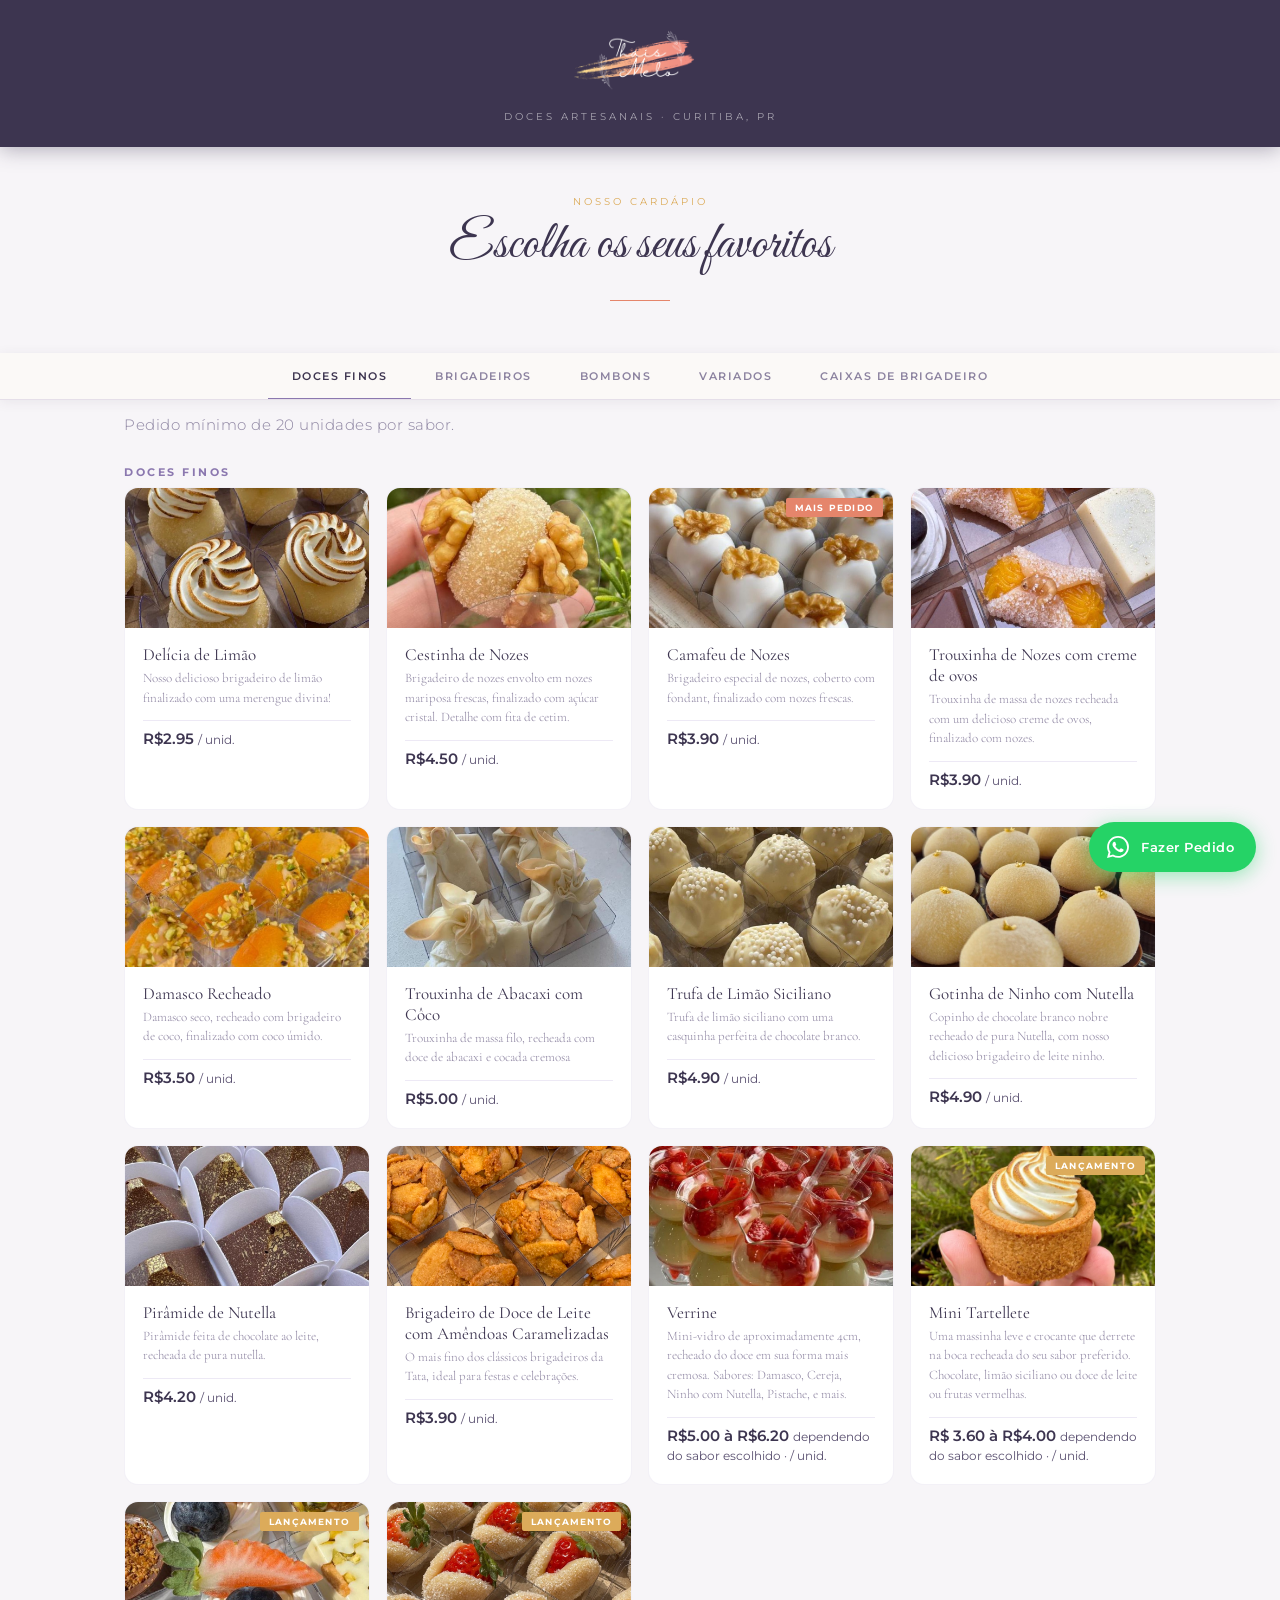
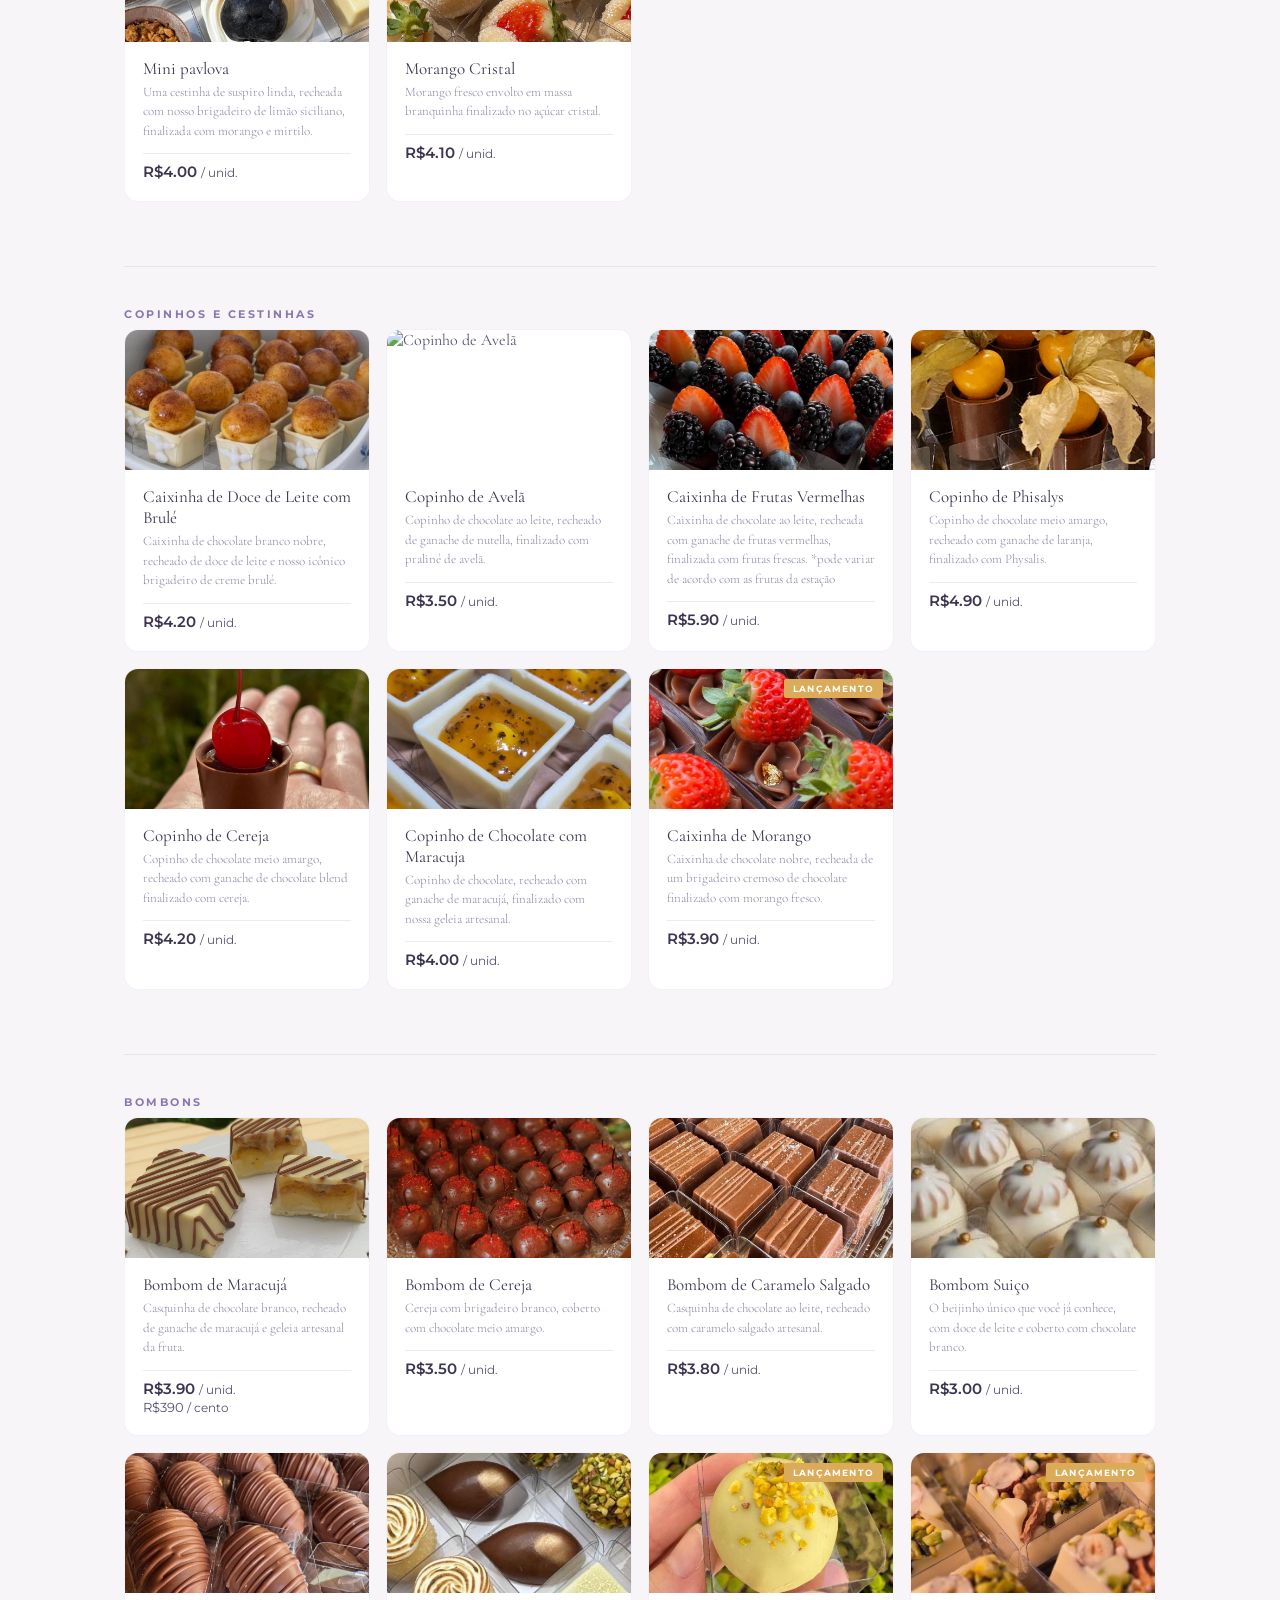
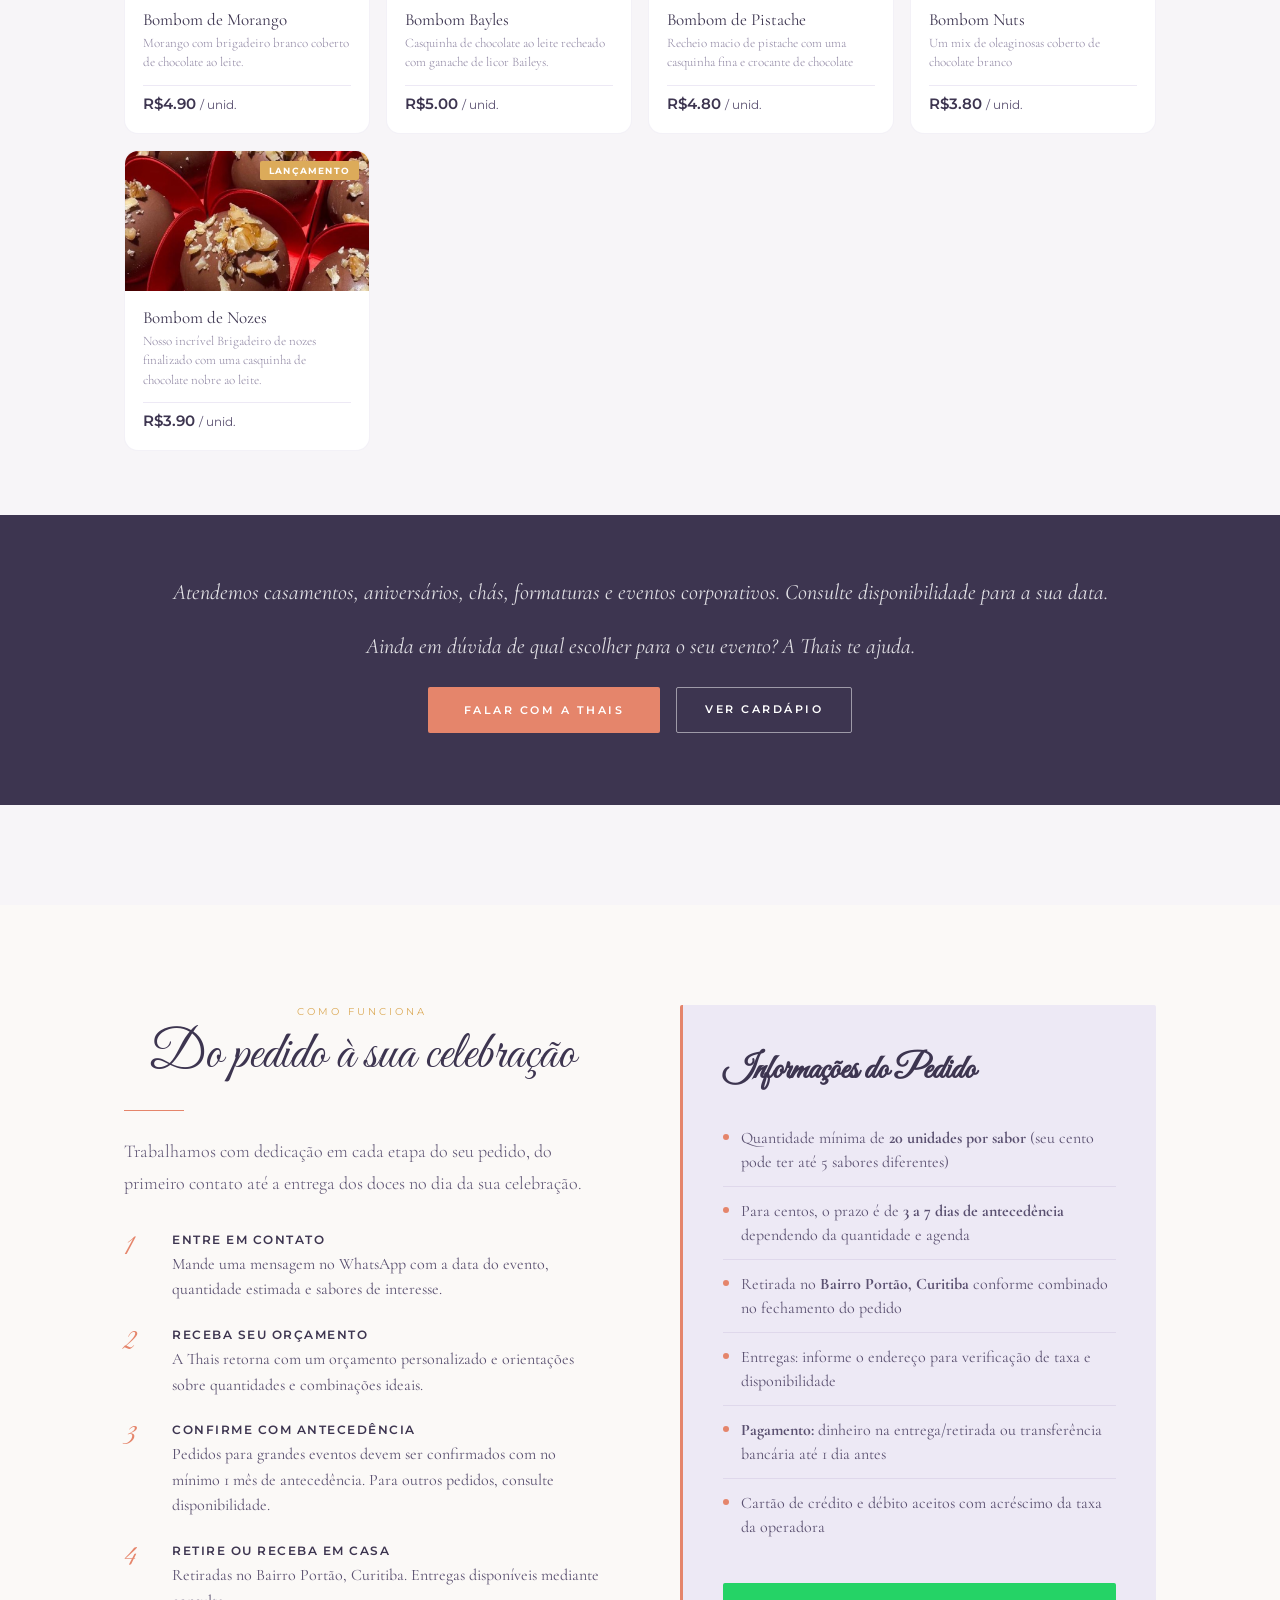
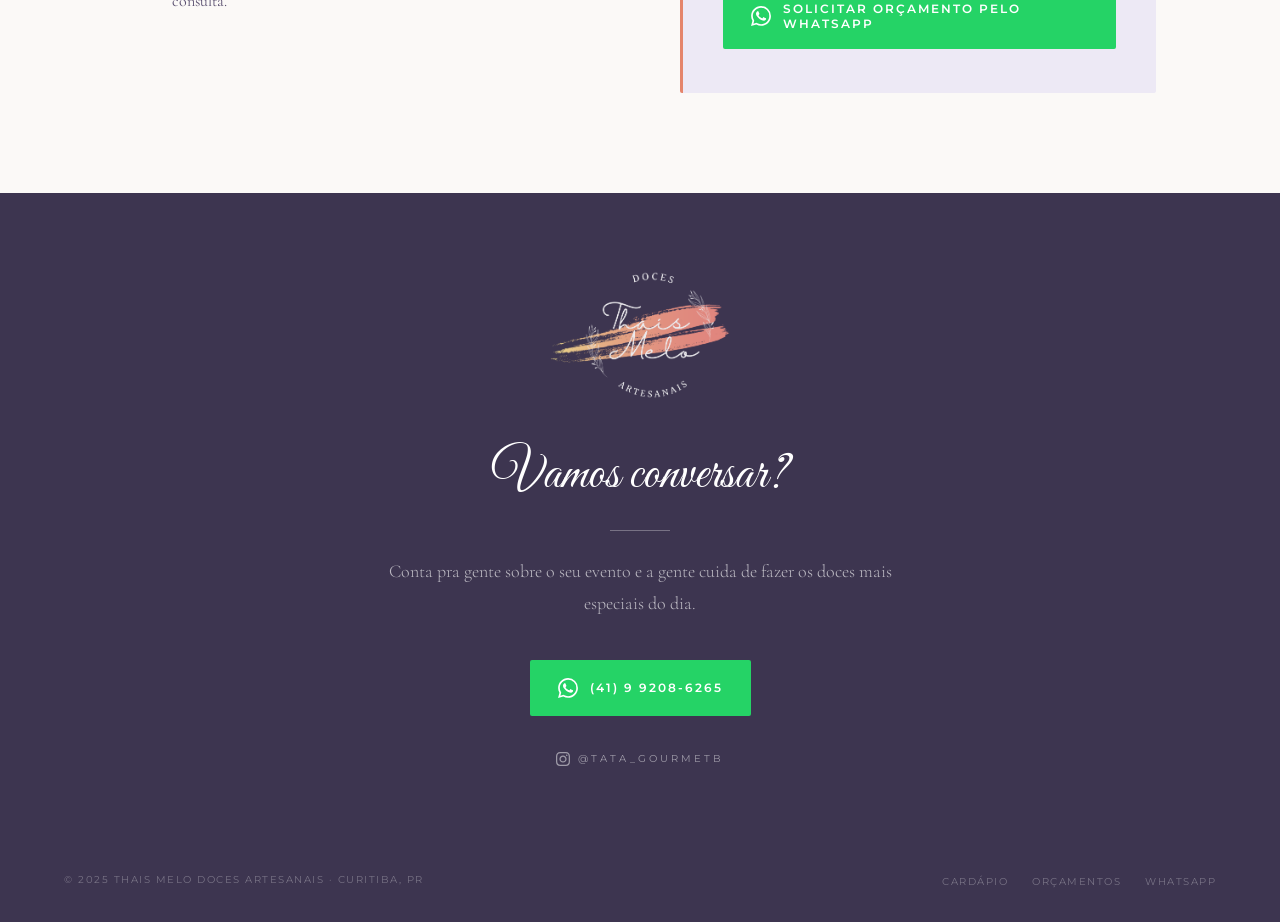
==== commit efd7dead: "Atualiza preços CSV, oculta filtros de subcat em Doces Finos e melhora meta twitter:card - categoria" ====
--- a/cardapio/index.html
+++ b/cardapio/index.html
@@ -11,13 +11,16 @@
   <link rel="stylesheet" href="/cardapio-style.css">
   <link rel="icon" type="image/png" href="/FILES/Logo-tata-padrao.png">
   <link rel="apple-touch-icon" href="/FILES/Logo-tata-padrao.png">
-  <meta name="description" content="Cardápio completo de doces artesanais da Tatá Gourmet.">
+  <meta name="description" content="Doces finos e brigadeiros gourmet artesanais para casamentos e eventos em Curitiba.">
   <meta property="og:type" content="website">
   <meta property="og:title" content="Thais Melo – Doces Artesanais para Eventos · Curitiba" />
-  <meta property="og:description" content="Doces finos, brigadeiros gourmet, bombons e muito mais. Consulte e monte a mesa ideal para o seu evento." />
-  <meta property="og:image" content="https://thaismelodoces.com.br/FILES/og-image.jpg" />
+  <meta property="og:description" content="Doces finos e brigadeiros gourmet feitos à mão para casamentos, aniversários e eventos especiais em Curitiba." />
+  <meta property="og:image" content="https://thaismelodoces.com.br/FILES/og-tata.jpg" />
+  <meta property="og:image:type" content="image/jpeg" />
+  <meta property="og:image:width" content="1200" />
+  <meta property="og:image:height" content="630" />
   <meta property="og:url" content="https://thaismelodoces.com.br/cardapio/" />
-  <meta name="twitter:card" content="summary">
+  <meta name="twitter:card" content="summary_large_image">
 </head>
 <body>
 
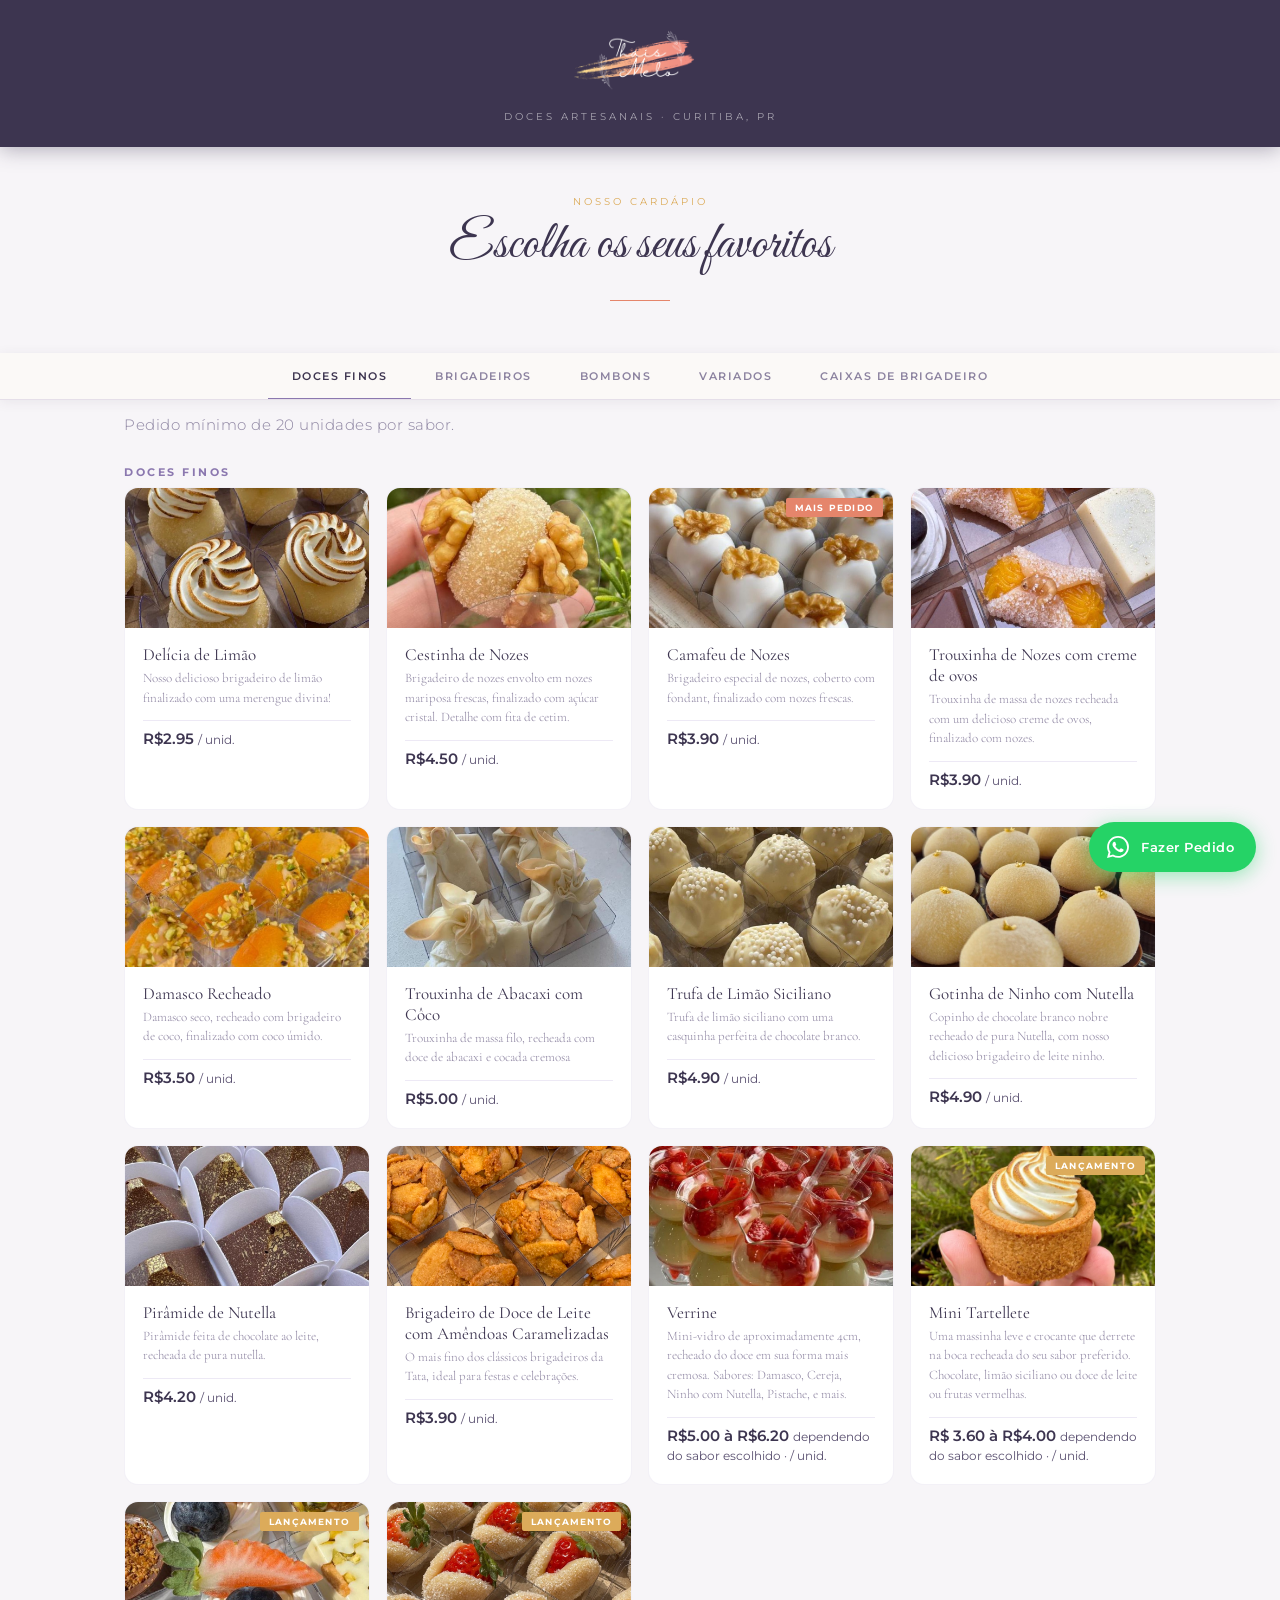
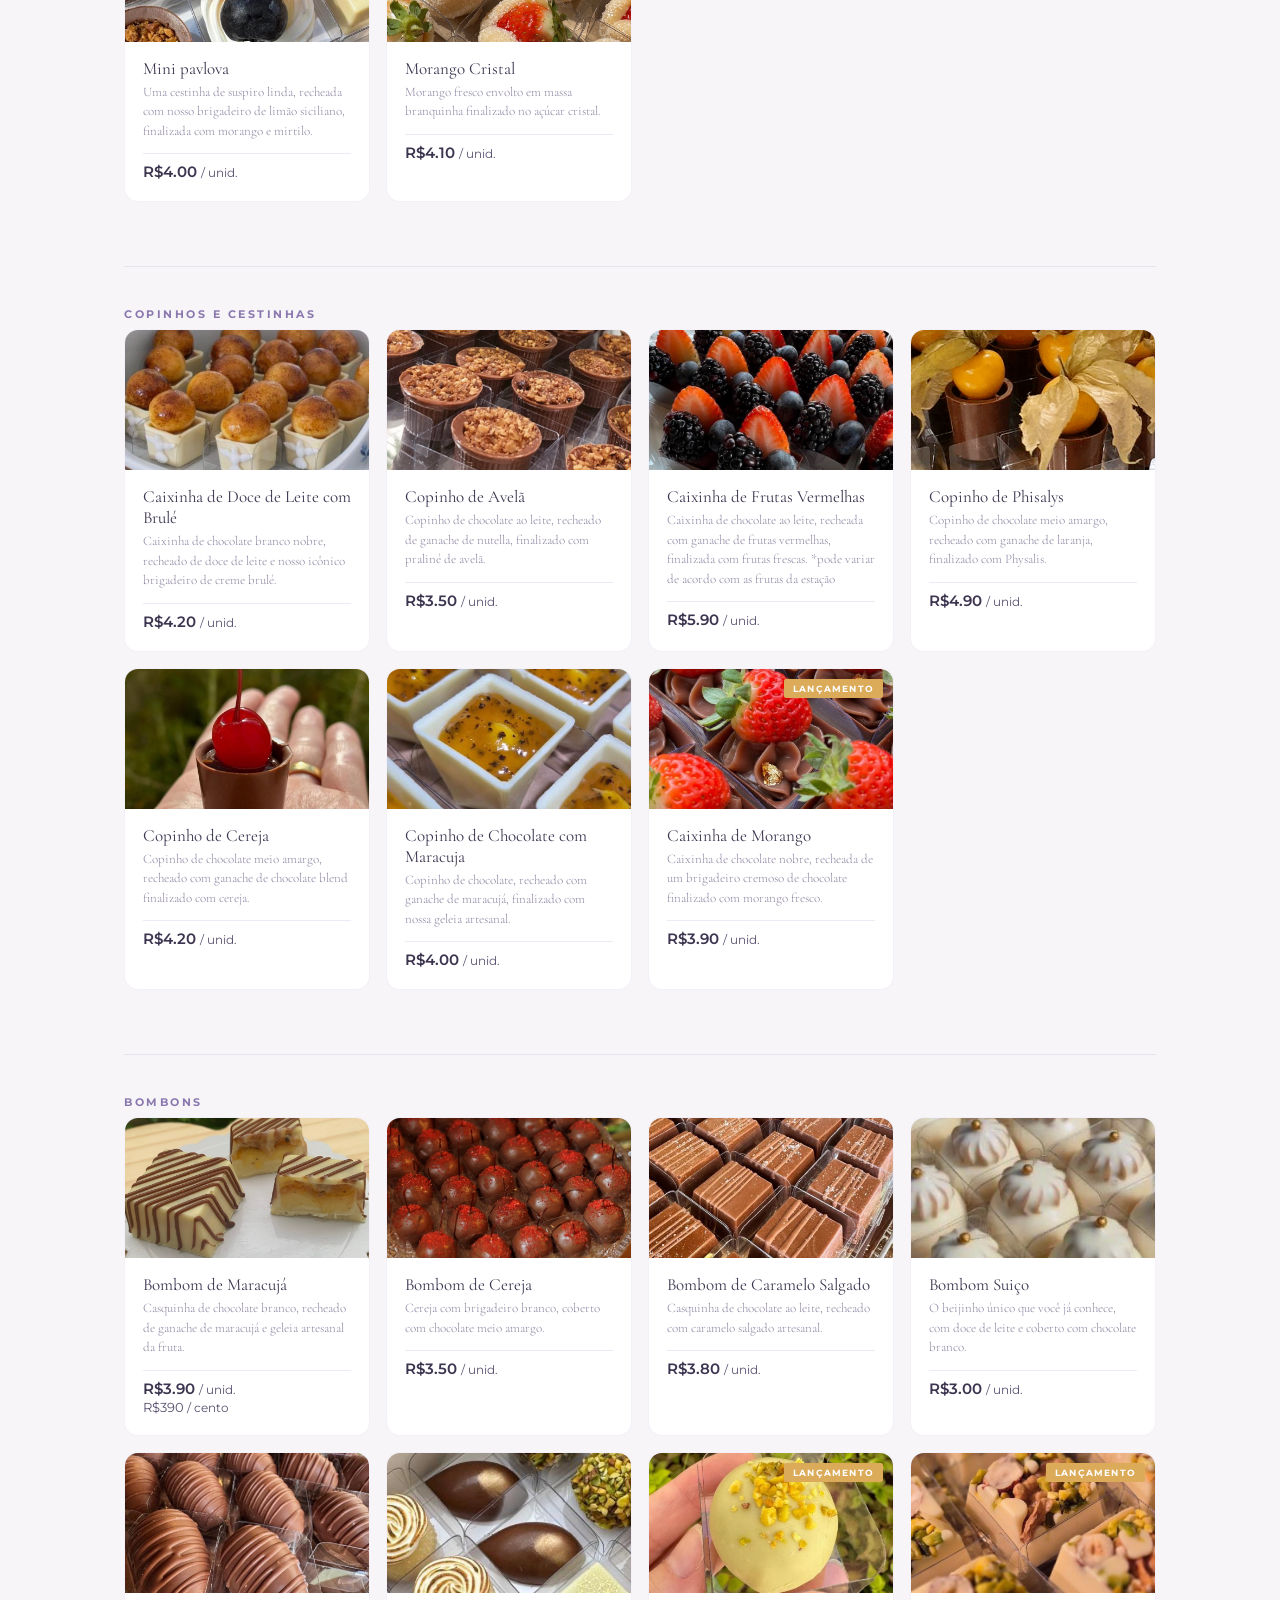
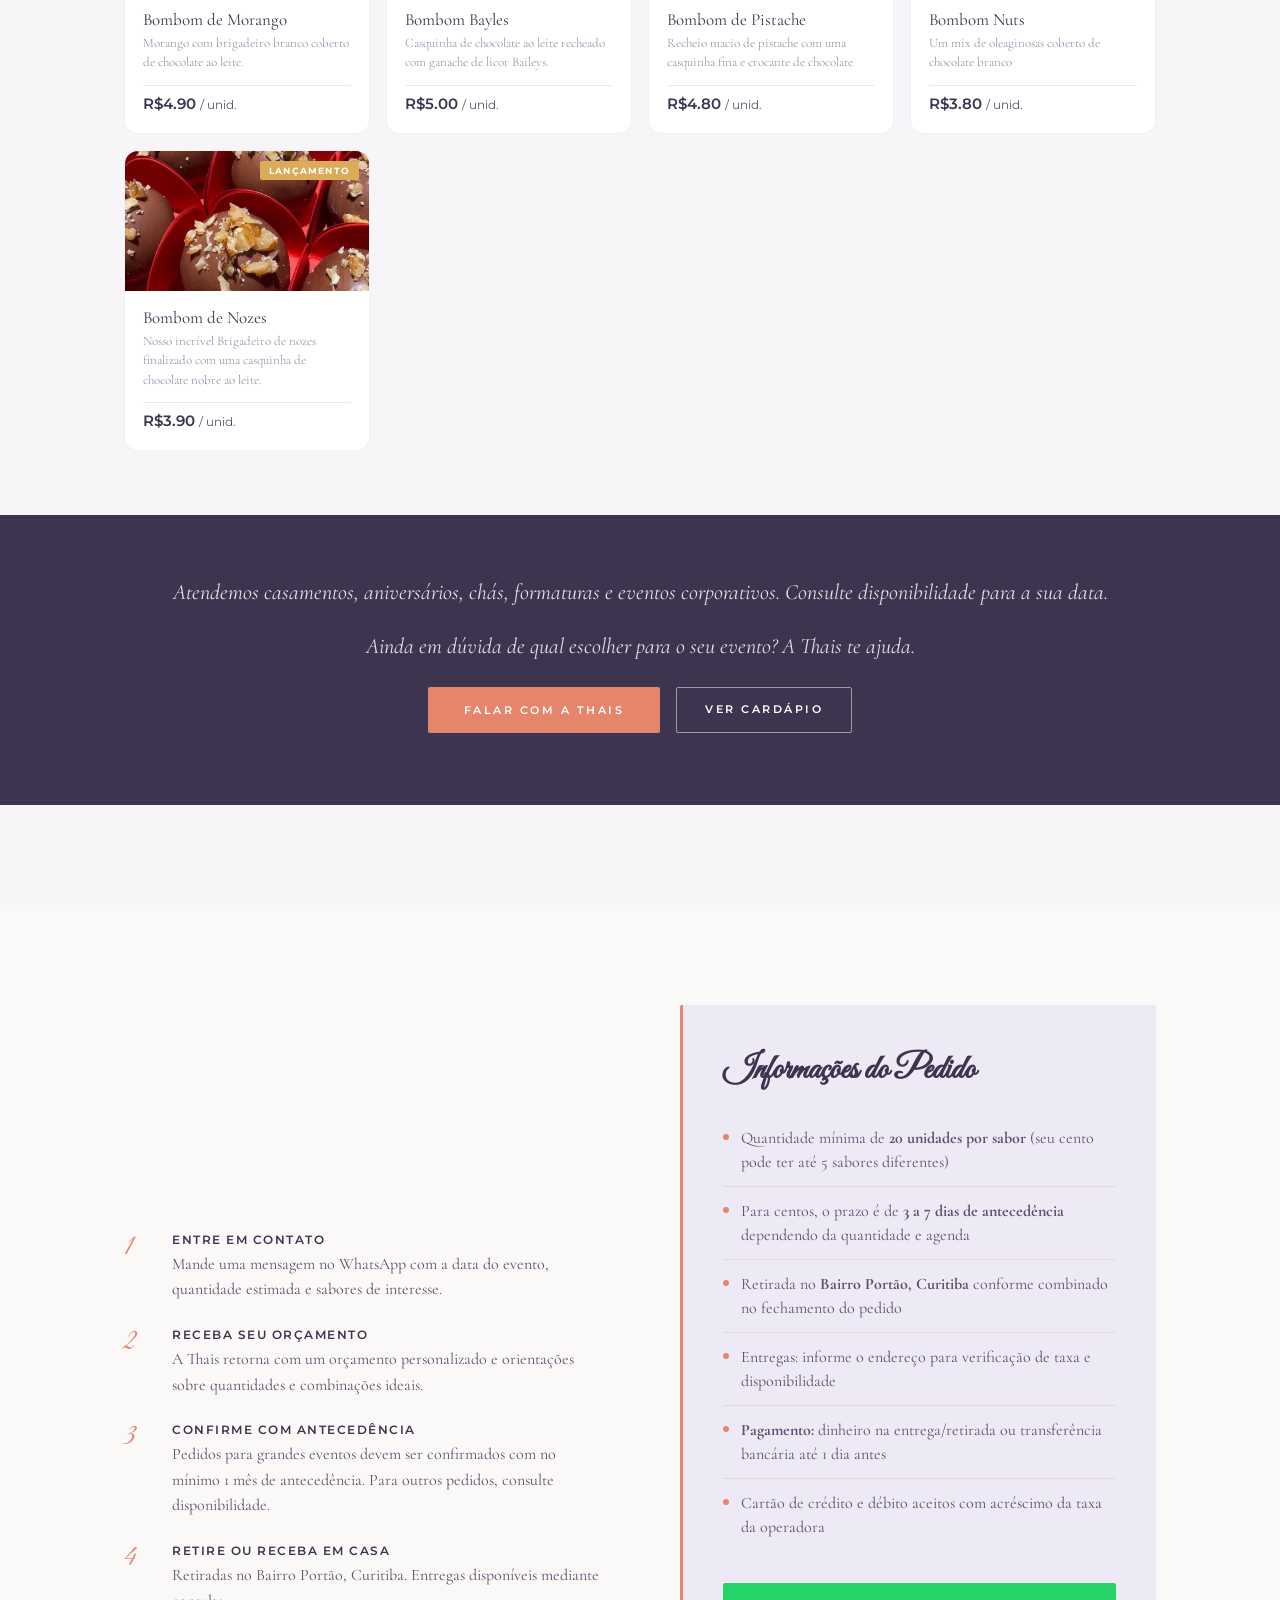
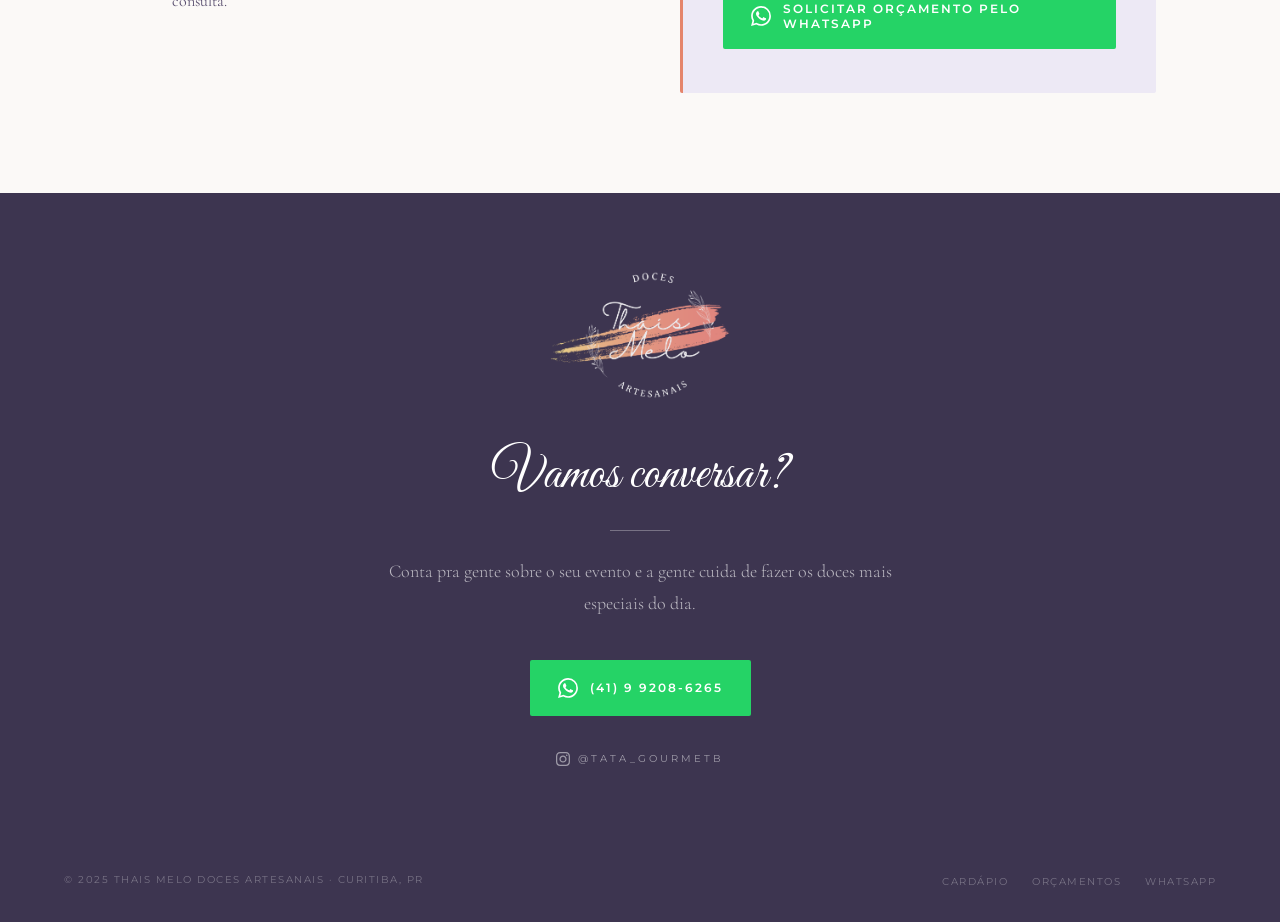
==== commit 2e54de71: "Adiciona Google Analytics (G-FHJG4YDVE5) a todas as páginas Co-Authored-By: Claude Sonnet 4.6 <norep" ====
--- a/cardapio/index.html
+++ b/cardapio/index.html
@@ -2,6 +2,14 @@
 <html lang="pt-BR">
 <head>
   <meta charset="UTF-8">
+  <!-- Google tag (gtag.js) -->
+  <script async src="https://www.googletagmanager.com/gtag/js?id=G-FHJG4YDVE5"></script>
+  <script>
+    window.dataLayer = window.dataLayer || [];
+    function gtag(){dataLayer.push(arguments);}
+    gtag('js', new Date());
+    gtag('config', 'G-FHJG4YDVE5');
+  </script>
   <meta name="viewport" content="width=device-width, initial-scale=1.0">
   <title>Thais Melo - Doces Artesanais</title>
   <link rel="preconnect" href="https://fonts.googleapis.com">
--- a/style.css
+++ b/style.css
@@ -1072,6 +1072,100 @@
     border-color: rgba(255,255,255,0.8);
   }
 
+  /* ─── DEPOIMENTOS ─── */
+  #depoimentos { background: var(--cream); }
+  .depoimentos-header { text-align: center; margin-bottom: 48px; }
+  .depoimentos-carousel-wrapper { position: relative; overflow: hidden; }
+  .depoimentos-scroll {
+    display: flex;
+    gap: 24px;
+    overflow-x: auto;
+    scrollbar-width: none;
+    -webkit-overflow-scrolling: touch;
+    padding: 12px 5vw 20px;
+    scroll-snap-type: x mandatory;
+    scroll-padding-left: 5vw;
+  }
+  .depoimentos-scroll::-webkit-scrollbar { display: none; }
+  .depoimento-card {
+    flex-shrink: 0;
+    width: 360px;
+    scroll-snap-align: start;
+    background: #fff;
+    border: 1px solid rgba(139,120,175,0.15);
+    border-radius: 2px;
+    padding: 32px 28px 24px;
+    display: flex;
+    flex-direction: column;
+    gap: 14px;
+    box-shadow: 0 2px 16px rgba(61,53,80,0.05);
+    transition: box-shadow 0.3s, transform 0.3s;
+  }
+  .depoimento-card:hover {
+    box-shadow: 0 8px 32px rgba(61,53,80,0.1);
+    transform: translateY(-3px);
+  }
+  .depoimento-aspas {
+    font-family: 'Great Vibes', cursive;
+    font-size: 56px;
+    color: var(--peach);
+    line-height: 0.8;
+    display: block;
+  }
+  .depoimento-text {
+    font-family: 'Cormorant Garamond', serif;
+    font-size: 18px;
+    font-style: italic;
+    font-weight: 300;
+    line-height: 1.75;
+    color: var(--text);
+    flex: 1;
+  }
+  .depoimento-data {
+    font-family: 'Montserrat', sans-serif;
+    font-size: 10px;
+    font-weight: 500;
+    letter-spacing: 2px;
+    text-transform: uppercase;
+    color: var(--peach);
+    display: block;
+    padding-top: 14px;
+    border-top: 1px solid rgba(139,120,175,0.12);
+  }
+  .dep-arrow {
+    position: absolute;
+    top: 50%;
+    transform: translateY(-50%);
+    width: 48px; height: 48px;
+    background: rgba(61,53,80,0.12);
+    color: var(--dark);
+    border: none;
+    cursor: pointer;
+    display: flex;
+    align-items: center;
+    justify-content: center;
+    z-index: 10;
+    font-size: 28px;
+    line-height: 1;
+    transition: background 0.2s;
+    border-radius: 2px;
+  }
+  .dep-arrow:hover { background: rgba(61,53,80,0.22); }
+  .dep-arrow-left { left: 0; }
+  .dep-arrow-right { right: 0; }
+  .depoimentos-hint {
+    text-align: center;
+    font-family: 'Montserrat', sans-serif;
+    font-size: 10px;
+    letter-spacing: 2px;
+    text-transform: uppercase;
+    color: var(--text-light);
+    padding: 8px 0 0;
+  }
+  @media (min-width: 901px) { .depoimentos-hint { display: none; } }
+  @media (max-width: 900px) { .dep-arrow { display: none; } }
+  @media (max-width: 600px) { .depoimento-card { width: 76vw; } }
+
   /* ─── CONTATO section overrides ─── */
   .divider-light { background: rgba(255,255,255,0.3); }
   .contato-inner .wpp-btn-big {
